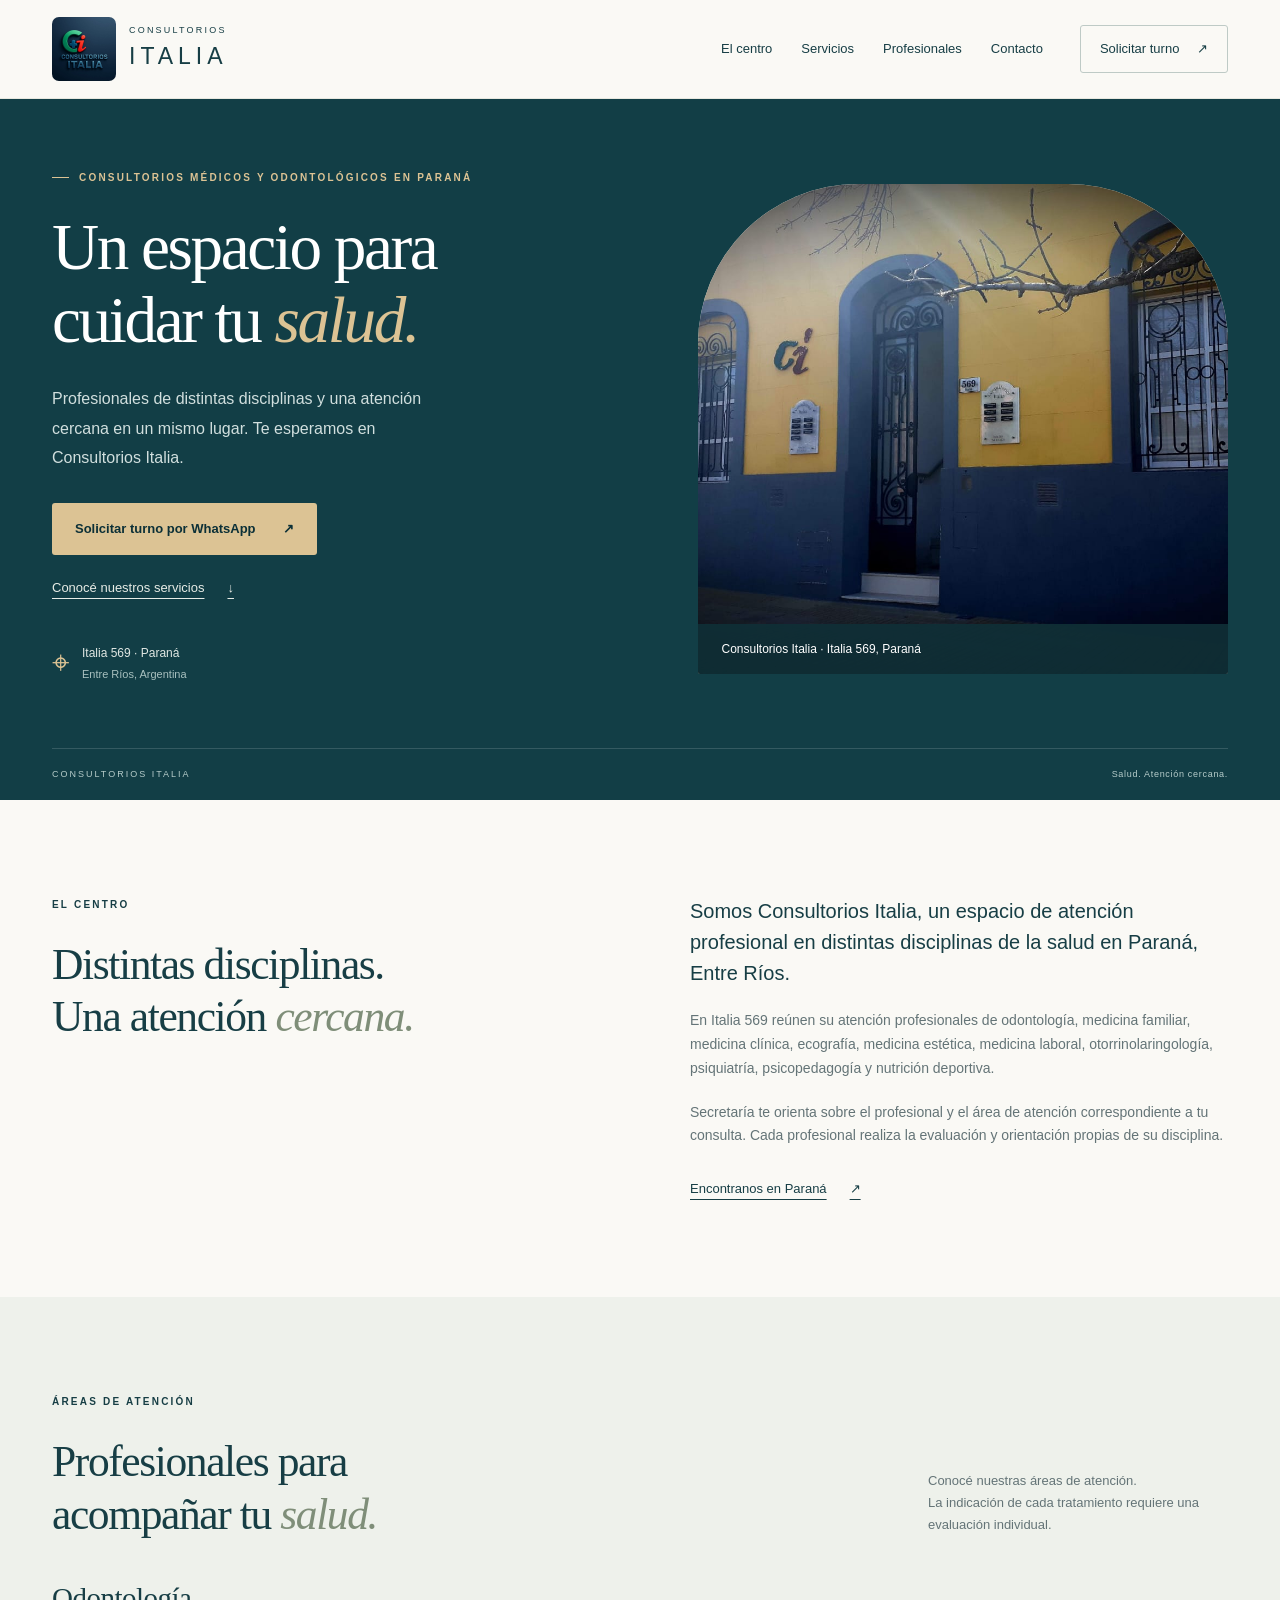
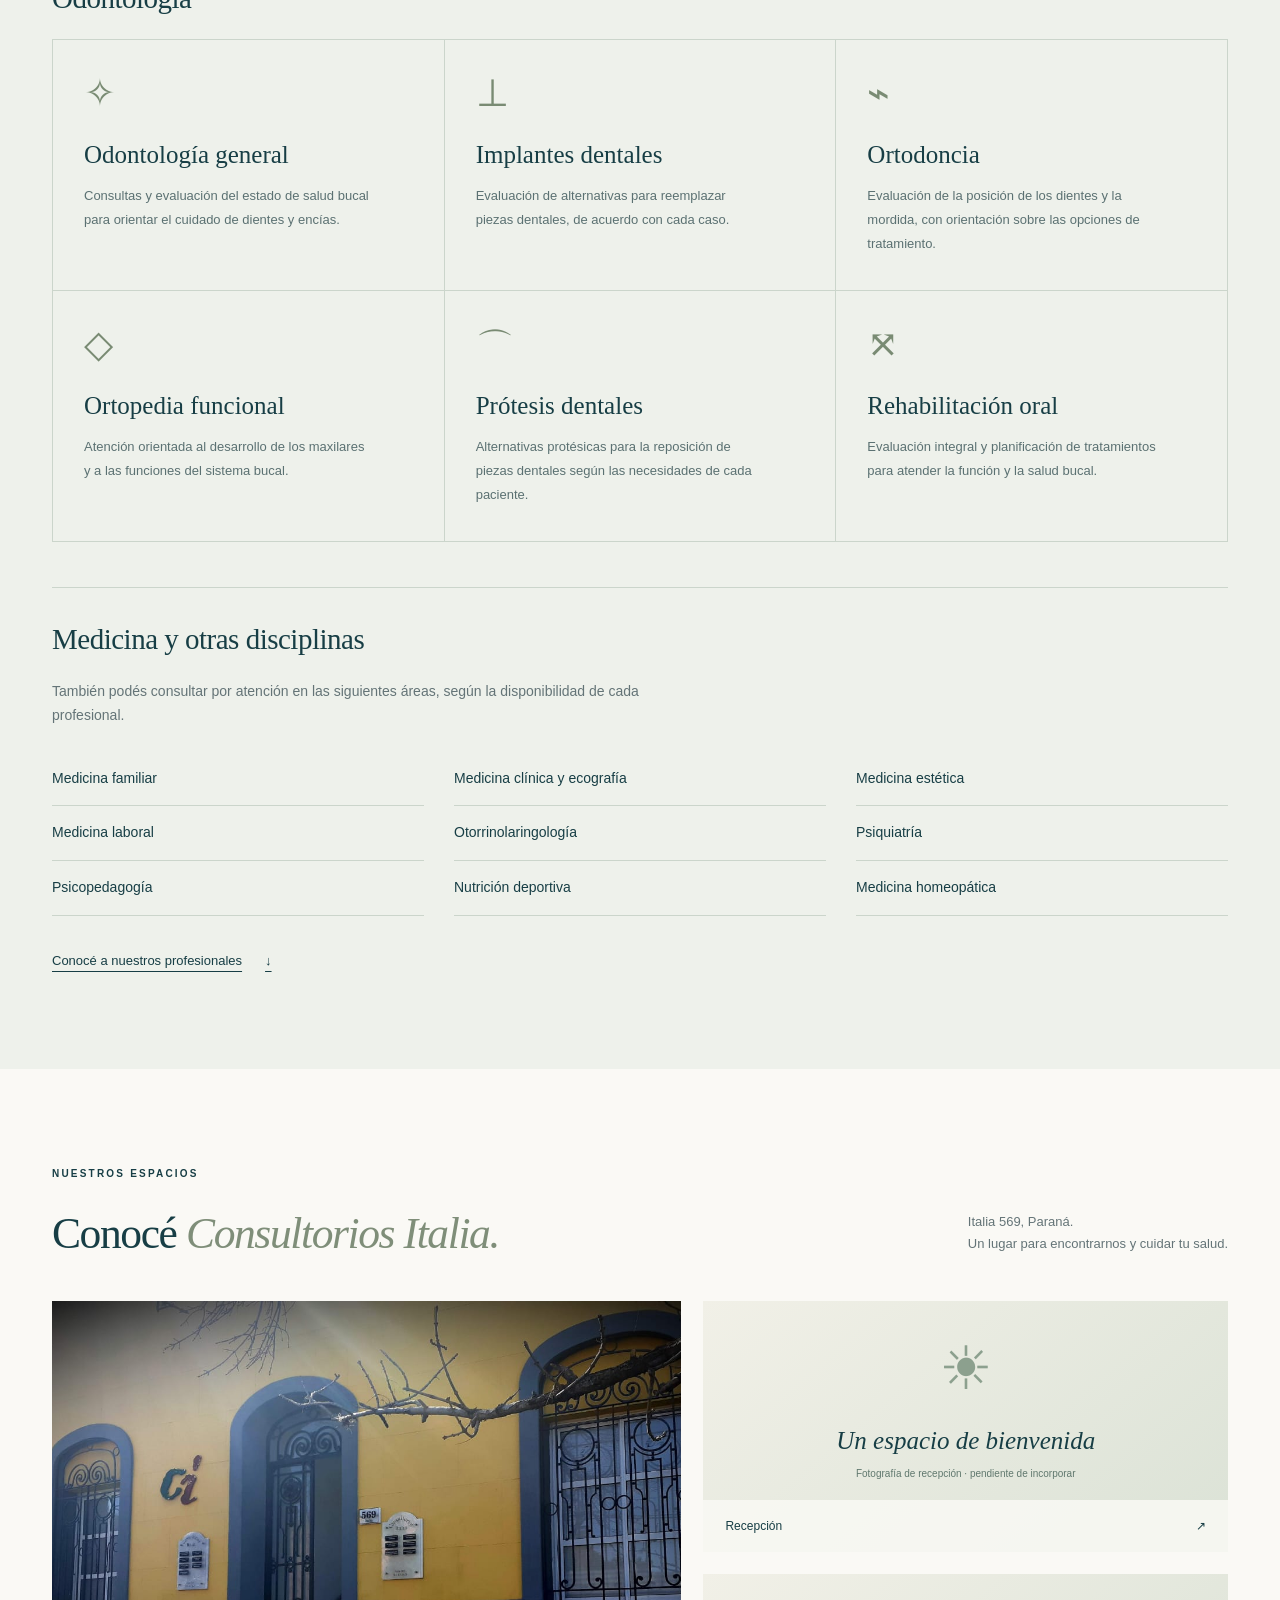
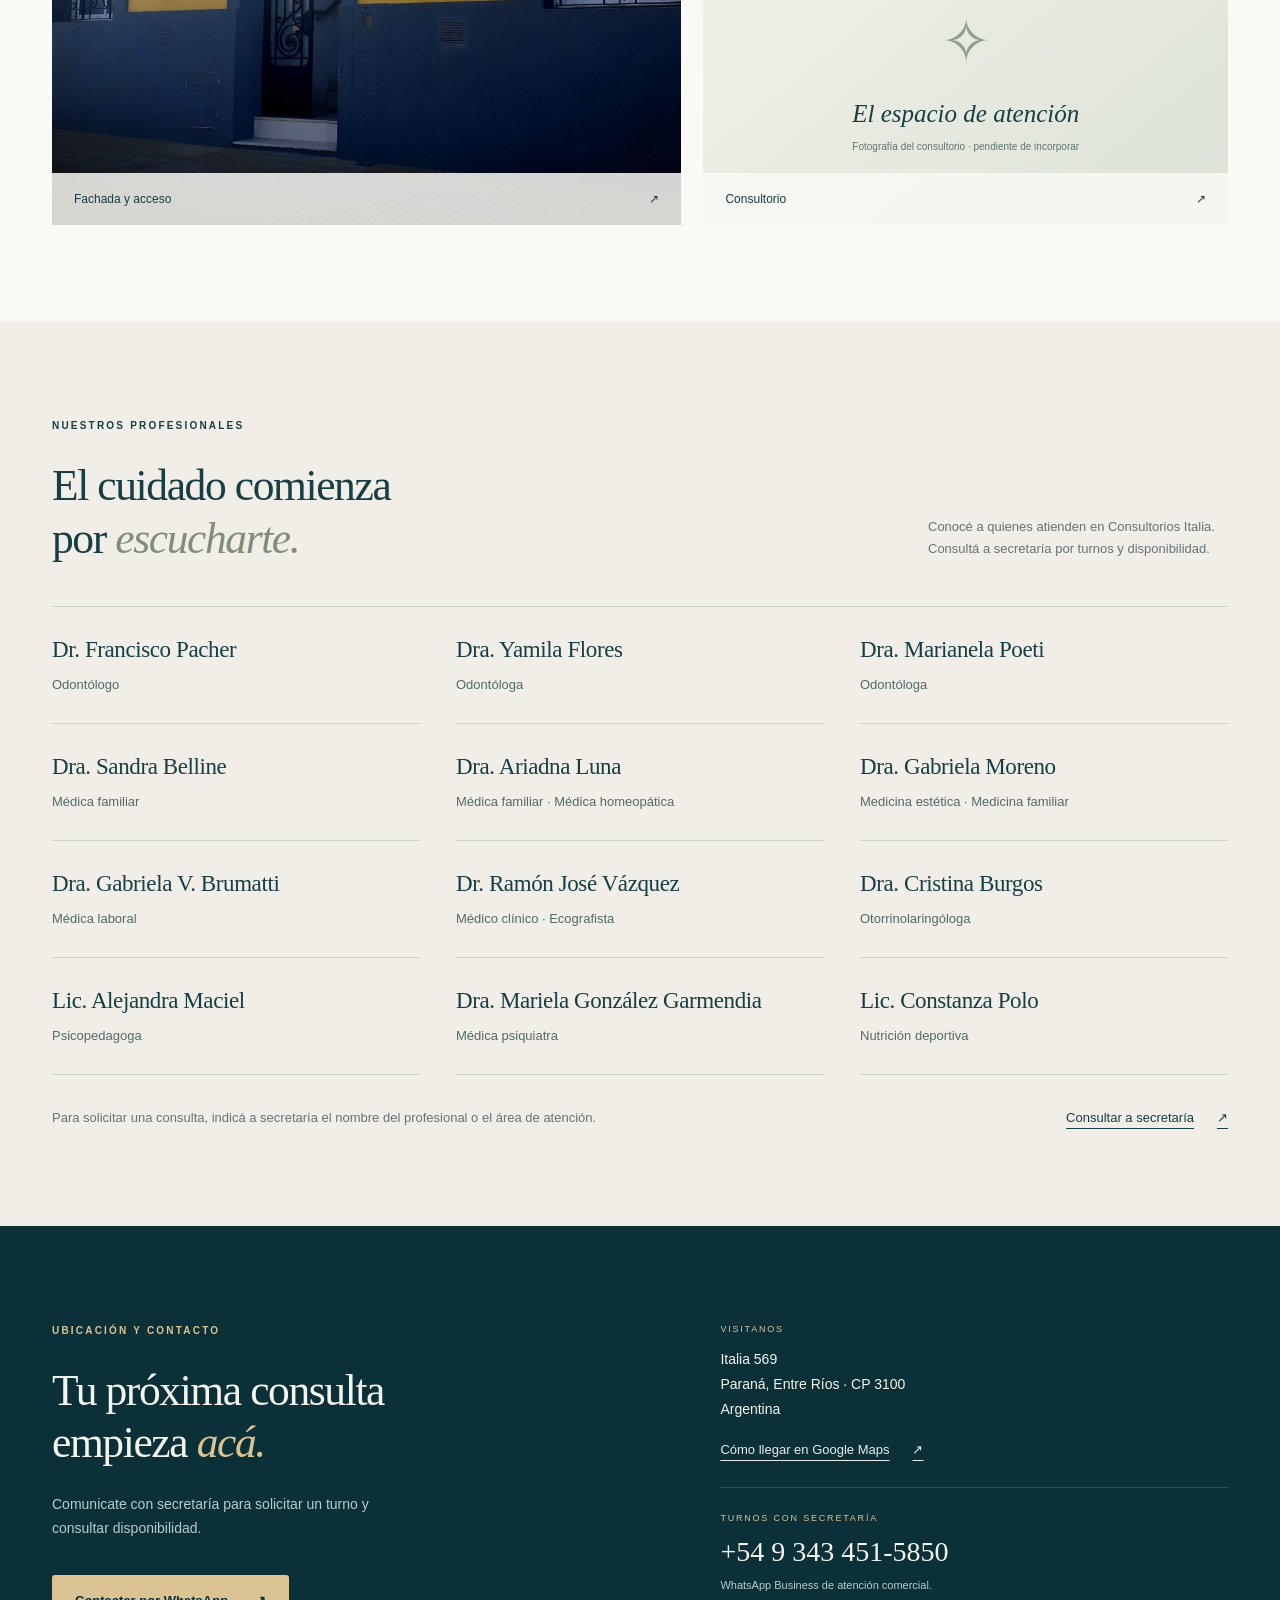
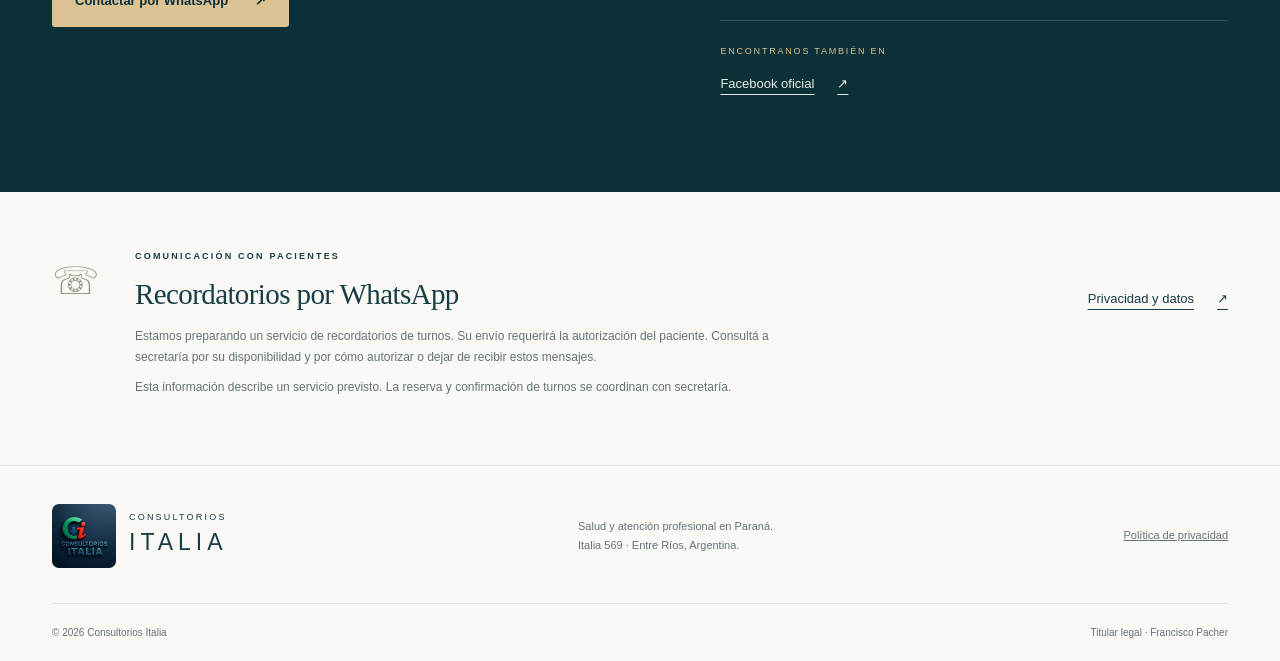
==== index.html @ feef17b4 "Publicar sitio institucional de Consultorios Italia" ====
﻿<!doctype html>
<html lang="es-AR">
<head>
<meta charset="utf-8"><meta name="viewport" content="width=device-width, initial-scale=1">
<title>Consultorios Italia · Salud y atención profesional en Paraná</title>
<meta name="description" content="Consultorios Italia. Atención en odontología, medicina y otras disciplinas de la salud en Italia 569, Paraná, Entre Ríos. Conocé nuestros profesionales y solicitá tu turno.">
<meta name="theme-color" content="#123e46">
<link rel="icon" href="assets/logo.jpg" type="image/jpeg">
<link rel="stylesheet" href="styles.css"><script src="script.js" defer></script>
</head>
<body>
<a class="skip" href="#contenido">Saltar al contenido</a>
<header class="header"><div class="container header-inner">
<a class="brand" href="#inicio" aria-label="Consultorios Italia, inicio"><img class="official-logo" src="assets/logo.jpg" alt="Logo de Consultorios Italia" width="64" height="64"><span class="brand-text">CONSULTORIOS <strong>ITALIA</strong></span></a>
<button class="menu-toggle" aria-expanded="false" aria-controls="navegacion">Menú <span aria-hidden="true">☰</span></button>
<nav id="navegacion" aria-label="Navegación principal"><a href="#nosotros">El centro</a><a href="#servicios">Servicios</a><a href="#equipo">Profesionales</a><a href="#contacto">Contacto</a><a class="nav-cta" href="https://wa.me/5493434515850" target="_blank" rel="noopener noreferrer">Solicitar turno <span aria-hidden="true">↗</span></a></nav>
</div></header>
<main id="contenido">
<section class="hero" id="inicio"><div class="container hero-grid"><div class="hero-copy"><p class="eyebrow"><span></span> CONSULTORIOS MÉDICOS Y ODONTOLÓGICOS EN PARANÁ</p><h1>Un espacio para<br>cuidar tu <em>salud.</em></h1><p class="hero-description">Profesionales de distintas disciplinas y una atención cercana en un mismo lugar. Te esperamos en Consultorios Italia.</p><div class="hero-actions"><a class="button button-gold" href="https://wa.me/5493434515850" target="_blank" rel="noopener noreferrer">Solicitar turno por WhatsApp <span aria-hidden="true">↗</span></a><a class="text-link light" href="#servicios">Conocé nuestros servicios <span aria-hidden="true">↓</span></a></div><div class="hero-location"><span class="location-symbol" aria-hidden="true">⌖</span><span>Italia 569 · Paraná<br><small>Entre Ríos, Argentina</small></span></div></div>
<figure class="hero-visual photo-slot" data-photo="fachada.jpg"><div class="architectural" aria-hidden="true"><div class="arch arch-back"></div><div class="arch arch-front"><span class="arch-mark">Italia<span>CONSULTORIOS</span></span></div><div class="sun-line"></div><div class="floor-line"></div></div><figcaption><span class="tiny-cross" aria-hidden="true">+</span><span>Fotografía institucional<small>Espacio reservado para una imagen real del centro</small></span></figcaption></figure></div><div class="hero-bottom container"><span>CONSULTORIOS ITALIA</span><span>Salud. Atención cercana.</span></div></section>
<section class="about section" id="nosotros"><div class="container about-grid"><div><p class="eyebrow">EL CENTRO</p><h2>Distintas disciplinas.<br>Una atención <em>cercana.</em></h2></div><div class="about-content"><p class="lead">Somos Consultorios Italia, un espacio de atención profesional en distintas disciplinas de la salud en Paraná, Entre Ríos.</p><p>En Italia 569 reúnen su atención profesionales de odontología, medicina familiar, medicina clínica, ecografía, medicina estética, medicina laboral, otorrinolaringología, psiquiatría, psicopedagogía y nutrición deportiva.</p><p>Secretaría te orienta sobre el profesional y el área de atención correspondiente a tu consulta. Cada profesional realiza la evaluación y orientación propias de su disciplina.</p><a class="text-link" href="#contacto">Encontranos en Paraná <span aria-hidden="true">↗</span></a></div></div></section>
<section class="services section" id="servicios"><div class="container"><div class="section-heading"><div><p class="eyebrow">ÁREAS DE ATENCIÓN</p><h2>Profesionales para<br>acompañar tu <em>salud.</em></h2></div><p>Conocé nuestras áreas de atención.<br>La indicación de cada tratamiento requiere una evaluación individual.</p></div><h3 class="area-heading">Odontología</h3><div class="services-grid">
<article class="service"><span class="service-icon" aria-hidden="true">✧</span><h3>Odontología general</h3><p>Consultas y evaluación del estado de salud bucal para orientar el cuidado de dientes y encías.</p></article>
<article class="service"><span class="service-icon implant" aria-hidden="true">⊥</span><h3>Implantes dentales</h3><p>Evaluación de alternativas para reemplazar piezas dentales, de acuerdo con cada caso.</p></article>
<article class="service"><span class="service-icon" aria-hidden="true">⌁</span><h3>Ortodoncia</h3><p>Evaluación de la posición de los dientes y la mordida, con orientación sobre las opciones de tratamiento.</p></article>
<article class="service"><span class="service-icon" aria-hidden="true">◇</span><h3>Ortopedia funcional</h3><p>Atención orientada al desarrollo de los maxilares y a las funciones del sistema bucal.</p></article>
<article class="service"><span class="service-icon" aria-hidden="true">⌒</span><h3>Prótesis dentales</h3><p>Alternativas protésicas para la reposición de piezas dentales según las necesidades de cada paciente.</p></article>
<article class="service"><span class="service-icon" aria-hidden="true">⤧</span><h3>Rehabilitación oral</h3><p>Evaluación integral y planificación de tratamientos para atender la función y la salud bucal.</p></article>
</div><div class="other-areas"><h3 class="area-heading">Medicina y otras disciplinas</h3><p>También podés consultar por atención en las siguientes áreas, según la disponibilidad de cada profesional.</p><ul class="area-list"><li>Medicina familiar</li><li>Medicina clínica y ecografía</li><li>Medicina estética</li><li>Medicina laboral</li><li>Otorrinolaringología</li><li>Psiquiatría</li><li>Psicopedagogía</li><li>Nutrición deportiva</li><li>Medicina homeopática</li></ul><a class="text-link" href="#equipo">Conocé a nuestros profesionales <span aria-hidden="true">↓</span></a></div></div></section>
<section class="spaces section" id="espacios"><div class="container"><div class="section-heading"><div><p class="eyebrow">NUESTROS ESPACIOS</p><h2>Conocé <em>Consultorios Italia.</em></h2></div><p>Italia 569, Paraná.<br>Un lugar para encontrarnos y cuidar tu salud.</p></div><div class="gallery"><figure class="photo-slot photo-large" data-photo="fachada.jpg"><div class="photo-placeholder"><span aria-hidden="true">⌂</span><p>La entrada a Italia</p><small>Fotografía de la fachada · pendiente de incorporar</small></div><figcaption>Fachada y acceso <span aria-hidden="true">↗</span></figcaption></figure><figure class="photo-slot" data-photo="recepcion.jpg"><div class="photo-placeholder"><span aria-hidden="true">☀</span><p>Un espacio de bienvenida</p><small>Fotografía de recepción · pendiente de incorporar</small></div><figcaption>Recepción <span aria-hidden="true">↗</span></figcaption></figure><figure class="photo-slot" data-photo="consultorio.jpg"><div class="photo-placeholder"><span aria-hidden="true">✧</span><p>El espacio de atención</p><small>Fotografía del consultorio · pendiente de incorporar</small></div><figcaption>Consultorio <span aria-hidden="true">↗</span></figcaption></figure></div></div></section>
<section class="team section" id="equipo"><div class="container"><div class="section-heading"><div><p class="eyebrow">NUESTROS PROFESIONALES</p><h2>El cuidado comienza<br>por <em>escucharte.</em></h2></div><p>Conocé a quienes atienden en Consultorios Italia. Consultá a secretaría por turnos y disponibilidad.</p></div><div class="professionals-grid">
<article class="professional"><h3>Dr. Francisco Pacher</h3><p>Odontólogo</p></article>
<article class="professional"><h3>Dra. Yamila Flores</h3><p>Odontóloga</p></article>
<article class="professional"><h3>Dra. Marianela Poeti</h3><p>Odontóloga</p></article>
<article class="professional"><h3>Dra. Sandra Belline</h3><p>Médica familiar</p></article>
<article class="professional"><h3>Dra. Ariadna Luna</h3><p>Médica familiar · Médica homeopática</p></article>
<article class="professional"><h3>Dra. Gabriela Moreno</h3><p>Medicina estética · Medicina familiar</p></article>
<article class="professional"><h3>Dra. Gabriela V. Brumatti</h3><p>Médica laboral</p></article>
<article class="professional"><h3>Dr. Ramón José Vázquez</h3><p>Médico clínico · Ecografista</p></article>
<article class="professional"><h3>Dra. Cristina Burgos</h3><p>Otorrinolaringóloga</p></article>
<article class="professional"><h3>Lic. Alejandra Maciel</h3><p>Psicopedagoga</p></article>
<article class="professional"><h3>Dra. Mariela González Garmendia</h3><p>Médica psiquiatra</p></article>
<article class="professional"><h3>Lic. Constanza Polo</h3><p>Nutrición deportiva</p></article>
</div><div class="team-contact"><p>Para solicitar una consulta, indicá a secretaría el nombre del profesional o el área de atención.</p><a class="text-link" href="https://wa.me/5493434515850" target="_blank" rel="noopener noreferrer">Consultar a secretaría <span aria-hidden="true">↗</span></a></div></div></section>
<section class="contact section" id="contacto"><div class="container contact-grid"><div><p class="eyebrow">UBICACIÓN Y CONTACTO</p><h2>Tu próxima consulta<br>empieza <em>acá.</em></h2><p>Comunicate con secretaría para solicitar un turno y consultar disponibilidad.</p><a class="button button-gold" href="https://wa.me/5493434515850" target="_blank" rel="noopener noreferrer">Contactar por WhatsApp <span aria-hidden="true">↗</span></a></div><div class="contact-details"><div><span class="detail-label">VISITANOS</span><p>Italia 569<br>Paraná, Entre Ríos · CP 3100<br>Argentina</p><a class="text-link light" href="https://www.google.com/maps/search/?api=1&query=Italia%20569%2C%20Paran%C3%A1%2C%20Entre%20R%C3%ADos%2C%20Argentina" target="_blank" rel="noopener noreferrer">Cómo llegar en Google Maps <span aria-hidden="true">↗</span></a></div><div><span class="detail-label">TURNOS CON SECRETARÍA</span><a class="phone" href="https://wa.me/5493434515850" target="_blank" rel="noopener noreferrer">+54 9 343 451-5850</a><p class="contact-note">WhatsApp Business de atención comercial.</p></div><div><span class="detail-label">ENCONTRANOS TAMBIÉN EN</span><a class="text-link light" href="https://www.facebook.com/ConsultoriosItaliaParana" target="_blank" rel="noopener noreferrer">Facebook oficial <span aria-hidden="true">↗</span></a></div></div></div></section>
<section class="reminders section" id="recordatorios"><div class="container reminder-inner"><span class="message-symbol" aria-hidden="true">☏</span><div><p class="eyebrow">COMUNICACIÓN CON PACIENTES</p><h2>Recordatorios por WhatsApp</h2><p>Estamos preparando un servicio de recordatorios de turnos. Su envío requerirá la autorización del paciente. Consultá a secretaría por su disponibilidad y por cómo autorizar o dejar de recibir estos mensajes.</p><p>Esta información describe un servicio previsto. La reserva y confirmación de turnos se coordinan con secretaría.</p></div><a class="text-link" href="privacidad.html">Privacidad y datos <span aria-hidden="true">↗</span></a></div></section>
</main>
<footer><div class="container footer-top"><a class="brand footer-brand" href="#inicio"><img class="official-logo" src="assets/logo.jpg" alt="Logo de Consultorios Italia" width="64" height="64"><span class="brand-text">CONSULTORIOS <strong>ITALIA</strong></span></a><p>Salud y atención profesional en Paraná.<br>Italia 569 · Entre Ríos, Argentina.</p><a href="privacidad.html">Política de privacidad</a></div><div class="container footer-bottom"><span>© <span data-year>2026</span> Consultorios Italia</span><span>Titular legal · Francisco Pacher</span></div></footer>
</body></html>
---- styles.css ----
﻿:root{--ink:#173e45;--petrol:#123e46;--deep:#0c3037;--gold:#dcc394;--paper:#faf9f5;--muted:#647477;--line:#dce2dd;--serif:Georgia,'Times New Roman',serif;--sans:'Segoe UI',Arial,sans-serif}*{box-sizing:border-box}html{scroll-behavior:smooth;scroll-padding-top:100px}body{margin:0;color:var(--ink);background:var(--paper);font-family:var(--sans);font-size:16px;line-height:1.7}a{color:inherit}button{font:inherit}a:focus-visible,button:focus-visible{outline:3px solid #b98d3a;outline-offset:6px}.container{width:min(1240px,calc(100% - 104px));margin:auto}.skip{position:fixed;left:20px;top:-100px;padding:10px;background:white;z-index:100}.skip:focus{top:10px}.header{background:var(--paper);position:sticky;top:0;z-index:20;border-bottom:1px solid #e7e8df}.header-inner{display:flex;align-items:center;justify-content:space-between;min-height:98px;gap:25px}.brand{display:flex;align-items:center;gap:13px;text-decoration:none}.monogram{font-family:var(--serif);font-size:46px;line-height:1;letter-spacing:-6px;position:relative;width:57px}.monogram>span{font-size:17px;color:#b89454;position:absolute;right:1px;top:-3px;letter-spacing:0}.brand-text{font-size:9px;letter-spacing:2.2px;line-height:1.6}.brand-text strong{display:block;font-size:23px;letter-spacing:5px;font-weight:500}.custom-logo{width:58px;height:58px;object-fit:contain}nav{display:flex;align-items:center;gap:29px}nav a{text-decoration:none;font-size:13px}nav a:hover{color:#93713b}.nav-cta{padding:12px 19px;border:1px solid #becac6;border-radius:3px;margin-left:8px}.nav-cta span{margin-left:14px}.menu-toggle{display:none}.hero{background:var(--petrol);color:#fff;position:relative;overflow:hidden}.hero-grid{display:grid;grid-template-columns:1.1fr 1fr;gap:64px;align-items:center;padding-top:70px;padding-bottom:58px}.eyebrow{font-size:10px;font-weight:600;letter-spacing:2.2px;margin:0 0 25px;line-height:1.7}.hero .eyebrow{color:var(--gold);display:flex;gap:10px;align-items:center}.eyebrow>span{width:17px;height:1px;background:var(--gold)}h1,h2,h3,p,figure{margin-top:0}h1{font:400 clamp(46px,5.1vw,74px)/1.12 var(--serif);letter-spacing:-2.4px;margin-bottom:27px}h1 em,h2 em{font-weight:400}h1 em{color:var(--gold)}.hero-description{font-size:16px;line-height:1.85;max-width:410px;color:#d1dfde;margin-bottom:30px}.hero-actions{display:flex;align-items:flex-start;gap:22px;flex-direction:column}.button{padding:15px 23px;display:inline-flex;align-items:center;justify-content:space-between;gap:27px;text-decoration:none;font-size:13px;font-weight:600;border-radius:3px;transition:background .2s,transform .2s}.button:hover{transform:translateY(-2px);background:#ead7b4}.button-gold{background:var(--gold);color:var(--deep)}.text-link{display:inline-flex;gap:23px;align-items:center;font-size:13px;text-underline-offset:6px;text-decoration-thickness:1px}.text-link.light{color:#e7ece6}.hero-location{display:flex;align-items:center;gap:13px;font-size:12px;margin-top:38px;color:#e0e7e3}.hero-location small{color:#a8c0bf;font-size:11px}.location-symbol{font-size:31px;color:var(--gold)}.hero-visual{height:490px;margin:0;position:relative;background:#dce0d5;overflow:hidden;border-radius:160px 160px 3px 3px}.architectural{height:100%;background:linear-gradient(120deg,#e5e5d9,#a7bbb3);position:relative;overflow:hidden}.arch{position:absolute;border:1px solid #b7b7a4;border-radius:180px 180px 0 0}.arch-back{width:81%;height:95%;left:24%;top:10%;background:linear-gradient(120deg,#efeee1,#c9d0c4);box-shadow:-18px 12px 35px #6f877b33}.arch-front{width:62%;height:84%;left:20%;top:24%;background:linear-gradient(125deg,#d8d8c7,#99b0a5);border:11px solid #e5e3d4;box-shadow:15px 0 30px #4c6a6020;display:flex;align-items:center;justify-content:center}.arch-mark{color:#496b61;font:italic 62px var(--serif);text-align:center;transform:translateY(-30px)}.arch-mark>span{display:block;font:9px var(--sans);letter-spacing:4px;margin-top:15px}.sun-line{position:absolute;top:0;left:-10%;width:180px;height:120%;background:#fff8d03a;transform:rotate(28deg)}.floor-line{position:absolute;bottom:16%;left:0;width:100%;height:1px;background:#8b9c8c}.hero-visual figcaption{position:absolute;bottom:0;width:100%;background:#102f36ed;color:#fff;padding:15px 23px;display:flex;gap:17px;align-items:center;font-size:12px}.hero-visual figcaption small{display:block;font-size:10px;color:#b8cac6}.tiny-cross{color:var(--gold);font-size:29px;font-weight:200}.hero-bottom{border-top:1px solid #ffffff25;display:flex;justify-content:space-between;padding-top:18px;padding-bottom:18px;font-size:9px;letter-spacing:2px;color:#b6ccca}.hero-bottom span+span{letter-spacing:.7px}.section{padding:96px 0}h2{font:400 clamp(34px,3.4vw,48px)/1.2 var(--serif);letter-spacing:-1.4px;margin-bottom:25px}h2 em{color:#7f8e79}.about-grid{display:grid;grid-template-columns:1fr 1fr;gap:100px}.about-content p{color:var(--muted);font-size:14px;margin-bottom:20px}.about-content .lead{font-size:20px;color:var(--ink);line-height:1.55}.about-content .text-link{margin-top:10px}.services{background:#eef1eb}.section-heading{display:flex;justify-content:space-between;gap:50px;align-items:flex-end;margin-bottom:42px}.section-heading h2{margin-bottom:0}.section-heading>p{font-size:13px;color:var(--muted);max-width:300px;margin-bottom:4px}.services-grid{display:grid;grid-template-columns:repeat(3,1fr);border-top:1px solid #cbd5cb;border-left:1px solid #cbd5cb}.service{padding:31px 31px 34px;border-right:1px solid #cbd5cb;border-bottom:1px solid #cbd5cb}.service-icon{font:38px var(--serif);color:#798b73;display:block;height:55px}.service h3{font:400 25px var(--serif);margin:15px 0}.service p{font-size:13px;color:#5b7172;margin:0;line-height:1.85;max-width:290px}.gallery{display:grid;grid-template-columns:1.2fr 1fr;gap:22px}.photo-slot{position:relative;margin:0;background:#eaece3;overflow:hidden}.gallery .photo-large{grid-row:span 2}.gallery .photo-slot{min-height:245px}.gallery .photo-large{min-height:512px}.photo-placeholder{height:100%;display:flex;align-items:center;justify-content:center;flex-direction:column;text-align:center;padding:32px 22px 70px;min-height:inherit;background:linear-gradient(140deg,#f1f0e7,#dbe2d6)}.photo-large .photo-placeholder{background:linear-gradient(145deg,#dfe6d9,#bdcfc3)}.photo-placeholder>span{color:#8ca08e;font:60px var(--serif);line-height:1.2;margin-bottom:14px}.photo-placeholder p{font:italic 25px var(--serif);margin:8px 0 10px}.photo-placeholder small{font-size:10px;color:#60786e;max-width:230px}.gallery figcaption,.team-photo figcaption{position:absolute;bottom:0;left:0;width:100%;padding:16px 22px;background:#faf9f5d9;font-size:12px;display:flex;justify-content:space-between}.real-photo{width:100%;height:100%;position:absolute;inset:0;object-fit:cover}.team{background:#f0eee7}.team-grid{display:grid;grid-template-columns:1fr 1fr;gap:100px;align-items:center}.team-grid>div>p:not(.eyebrow){color:var(--muted);font-size:14px;max-width:430px}.team .text-link{margin-top:13px}.team-photo{height:365px}.team-photo .photo-placeholder{min-height:365px}.contact{background:var(--deep);color:#f3f4ec}.contact-grid{display:grid;grid-template-columns:1.1fr 1fr;gap:110px}.contact .eyebrow,.detail-label{color:var(--gold)}.contact h2 em{color:var(--gold)}.contact-grid>div>p:not(.eyebrow){color:#b9cccc;font-size:14px;max-width:360px}.contact .button{margin-top:20px}.contact-details{display:grid;gap:23px}.contact-details>div{border-bottom:1px solid #ffffff26;padding-bottom:24px}.contact-details>div:last-child{border:0;padding:0}.detail-label{display:block;letter-spacing:1.8px;font-size:9px;margin-bottom:10px}.contact-details p{font-size:14px;line-height:1.8;margin-bottom:13px}.phone{font:28px var(--serif);text-decoration:none;display:inline-block}.contact-details .contact-note{font-size:11px;color:#b9cccc;margin:7px 0 0}.reminders{padding:57px 0}.reminder-inner{display:grid;grid-template-columns:55px 1fr auto;gap:28px;align-items:start}.message-symbol{font-size:38px;color:#8e9e87}.reminders .eyebrow{margin-bottom:12px;font-size:9px}.reminders h2{font-size:29px;letter-spacing:-.6px;margin-bottom:15px}.reminders p:not(.eyebrow){font-size:12px;color:var(--muted);max-width:680px;margin-bottom:10px}.reminders .text-link{margin-top:39px;white-space:nowrap}footer{border-top:1px solid var(--line);padding:38px 0 20px}.footer-top{display:flex;align-items:center;justify-content:space-between;gap:30px;padding-bottom:35px}.footer-top>p,.footer-top>a:not(.brand){font-size:11px;color:var(--muted);margin:0}.footer-bottom{border-top:1px solid var(--line);padding-top:20px;display:flex;justify-content:space-between;font-size:10px;color:var(--muted)}.privacy-main{max-width:790px;padding:75px 0}.privacy-main h1{font-size:53px}.privacy-main h2{font:27px var(--serif);margin:36px 0 14px}.privacy-main p,.privacy-main li{font-size:15px;color:#50686c}.privacy-main .eyebrow{font-size:10px}.privacy-main a{text-underline-offset:3px}.privacy-main .back{margin-bottom:35px}.privacy-main ul{padding-left:21px}
@media(min-width:1600px){.hero-grid{padding-top:95px;padding-bottom:85px}.hero-visual{height:535px}}@media(max-width:1100px){.container{width:calc(100% - 64px)}nav{gap:19px}.hero-grid{gap:36px}.hero-visual{height:455px}.hero h1{font-size:58px}.about-grid,.team-grid{gap:55px}.contact-grid{gap:65px}.service{padding:24px}.service h3{font-size:23px}.reminder-inner{grid-template-columns:40px 1fr}.reminder-inner>.text-link{grid-column:2;margin-top:4px}.section{padding:75px 0}}
@media(max-width:760px){html{scroll-padding-top:80px}.container{width:calc(100% - 40px)}.header-inner{min-height:80px}.brand-text{font-size:8px}.brand-text strong{font-size:20px}.monogram{font-size:40px;width:50px}.menu-toggle{display:block;border:1px solid #c3cdc5;background:transparent;padding:8px 12px;font-size:12px;border-radius:3px}.menu-toggle span{margin-left:9px}nav{display:none;position:absolute;top:80px;left:0;width:100%;padding:24px;background:var(--paper);box-shadow:0 15px 20px #123e4610;align-items:stretch}nav.is-open{display:flex;flex-direction:column;gap:20px}.nav-cta{margin:0;display:flex;justify-content:space-between}.hero-grid{grid-template-columns:1fr;padding-top:47px;padding-bottom:30px;gap:38px}.hero h1{font-size:53px;letter-spacing:-1.8px}.hero-description{font-size:15px;max-width:390px}.hero-visual{height:360px;width:100%;max-width:450px;justify-self:center;border-radius:140px 140px 3px 3px}.hero-location{margin-top:28px}.hero-bottom{font-size:8px;letter-spacing:1.1px}.hero-bottom span+span{max-width:140px;text-align:right}.section{padding:60px 0}.about-grid,.team-grid,.contact-grid{grid-template-columns:1fr;gap:23px}h2{font-size:38px}.about-content .lead{font-size:19px}.section-heading{display:block;margin-bottom:30px}.section-heading>p{margin-top:22px;max-width:100%}.services-grid{grid-template-columns:repeat(2,1fr)}.service{padding:23px 18px}.service h3{font-size:22px;line-height:1.2;min-height:53px}.service p{font-size:12px}.service-icon{font-size:34px;height:36px}.gallery{grid-template-columns:1fr;gap:17px}.gallery .photo-large{min-height:340px;grid-row:auto}.gallery .photo-slot{min-height:265px}.team-photo{height:300px;margin-top:14px}.team-photo .photo-placeholder{min-height:300px}.contact-grid{gap:42px}.phone{font-size:27px}.reminder-inner{grid-template-columns:1fr;gap:10px}.message-symbol{display:none}.reminder-inner>.text-link{grid-column:1}.reminders h2{font-size:29px}.footer-top{align-items:flex-start;flex-wrap:wrap;gap:25px}.footer-top>p{width:100%;order:3}.footer-bottom{flex-direction:column;gap:7px}.privacy-main h1{font-size:42px}.privacy-main{padding-top:45px}}@media(prefers-reduced-motion:reduce){html{scroll-behavior:auto}*,*::before,*::after{transition:none!important}}
/* Identidad e imágenes oficiales proporcionadas por el centro. */
.official-logo{width:64px;height:64px;object-fit:contain;border-radius:7px;flex-shrink:0}
.hero-visual .real-photo{object-position:44% center}
.photo-large .real-photo{object-position:44% center}
@media(max-width:760px){.official-logo{width:53px;height:53px}.hero-visual .real-photo{object-position:43% center}}
.area-heading{font:400 29px var(--serif);margin:0 0 24px;letter-spacing:-.5px}
.other-areas{margin-top:45px;padding-top:35px;border-top:1px solid #cbd5cb}
.other-areas>p{font-size:14px;color:var(--muted);max-width:650px}
.area-list{list-style:none;padding:0;margin:24px 0 30px;display:grid;grid-template-columns:repeat(3,1fr);gap:0 30px}
.area-list li{font-size:14px;padding:15px 0;border-bottom:1px solid #cbd5cb}
.professionals-grid{display:grid;grid-template-columns:repeat(3,1fr);gap:0 36px;border-top:1px solid #cdd3c8}
.professional{padding:27px 0;border-bottom:1px solid #cdd3c8}
.professional h3{font:400 23px/1.35 var(--serif);margin:0 0 9px;letter-spacing:-.4px}
.professional p{font-size:13px;color:#526b69;margin:0}
.team-contact{display:flex;justify-content:space-between;gap:30px;align-items:center;margin-top:32px}
.team-contact p{font-size:13px;color:var(--muted);max-width:620px;margin:0}
.team-contact .text-link{white-space:nowrap;margin:0}
@media(max-width:1100px){nav{gap:16px}nav a{font-size:12px}.professionals-grid{grid-template-columns:repeat(2,1fr)}}
@media(max-width:760px){.hero .eyebrow{max-width:285px;font-size:9px}.area-list{grid-template-columns:1fr 1fr;gap:0 20px}.area-list li{font-size:13px}.professionals-grid{grid-template-columns:1fr}.professional{padding:22px 0}.team-contact{display:block}.team-contact .text-link{margin-top:20px}.professional h3{font-size:24px}}
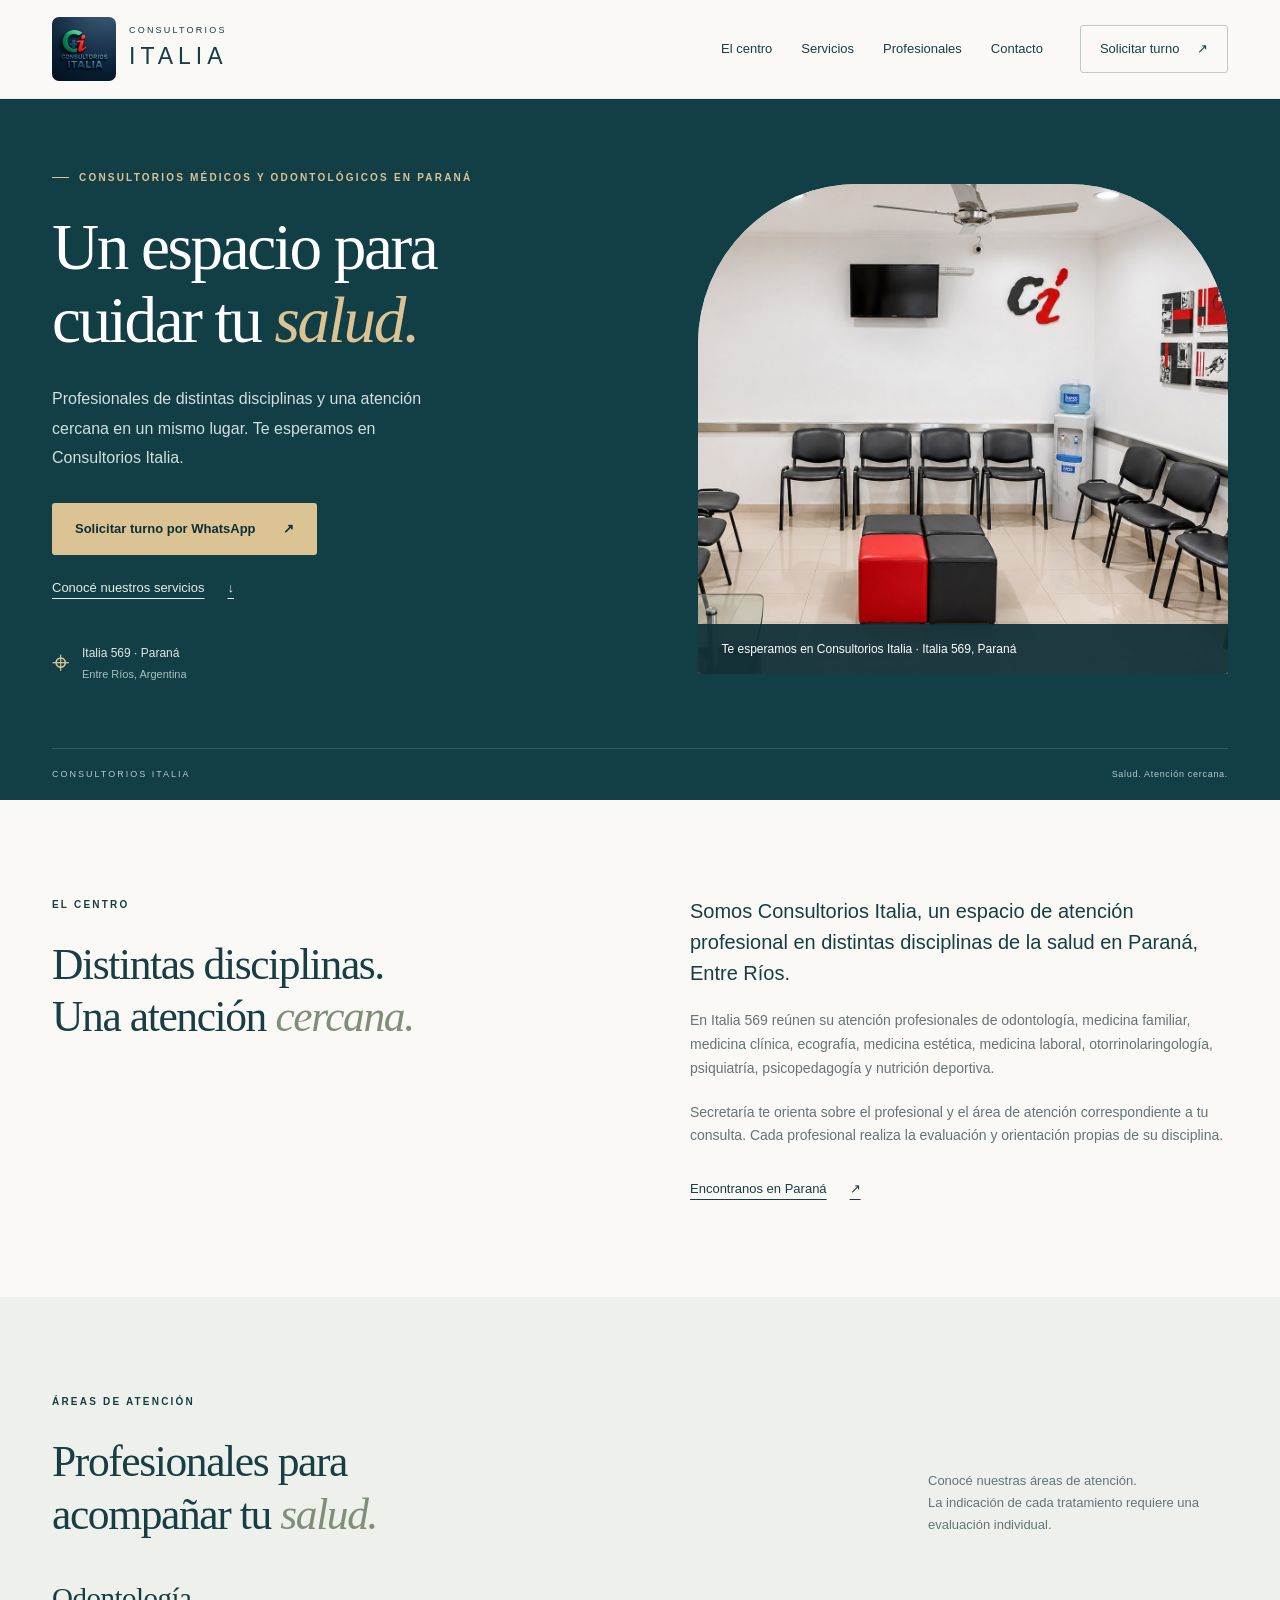
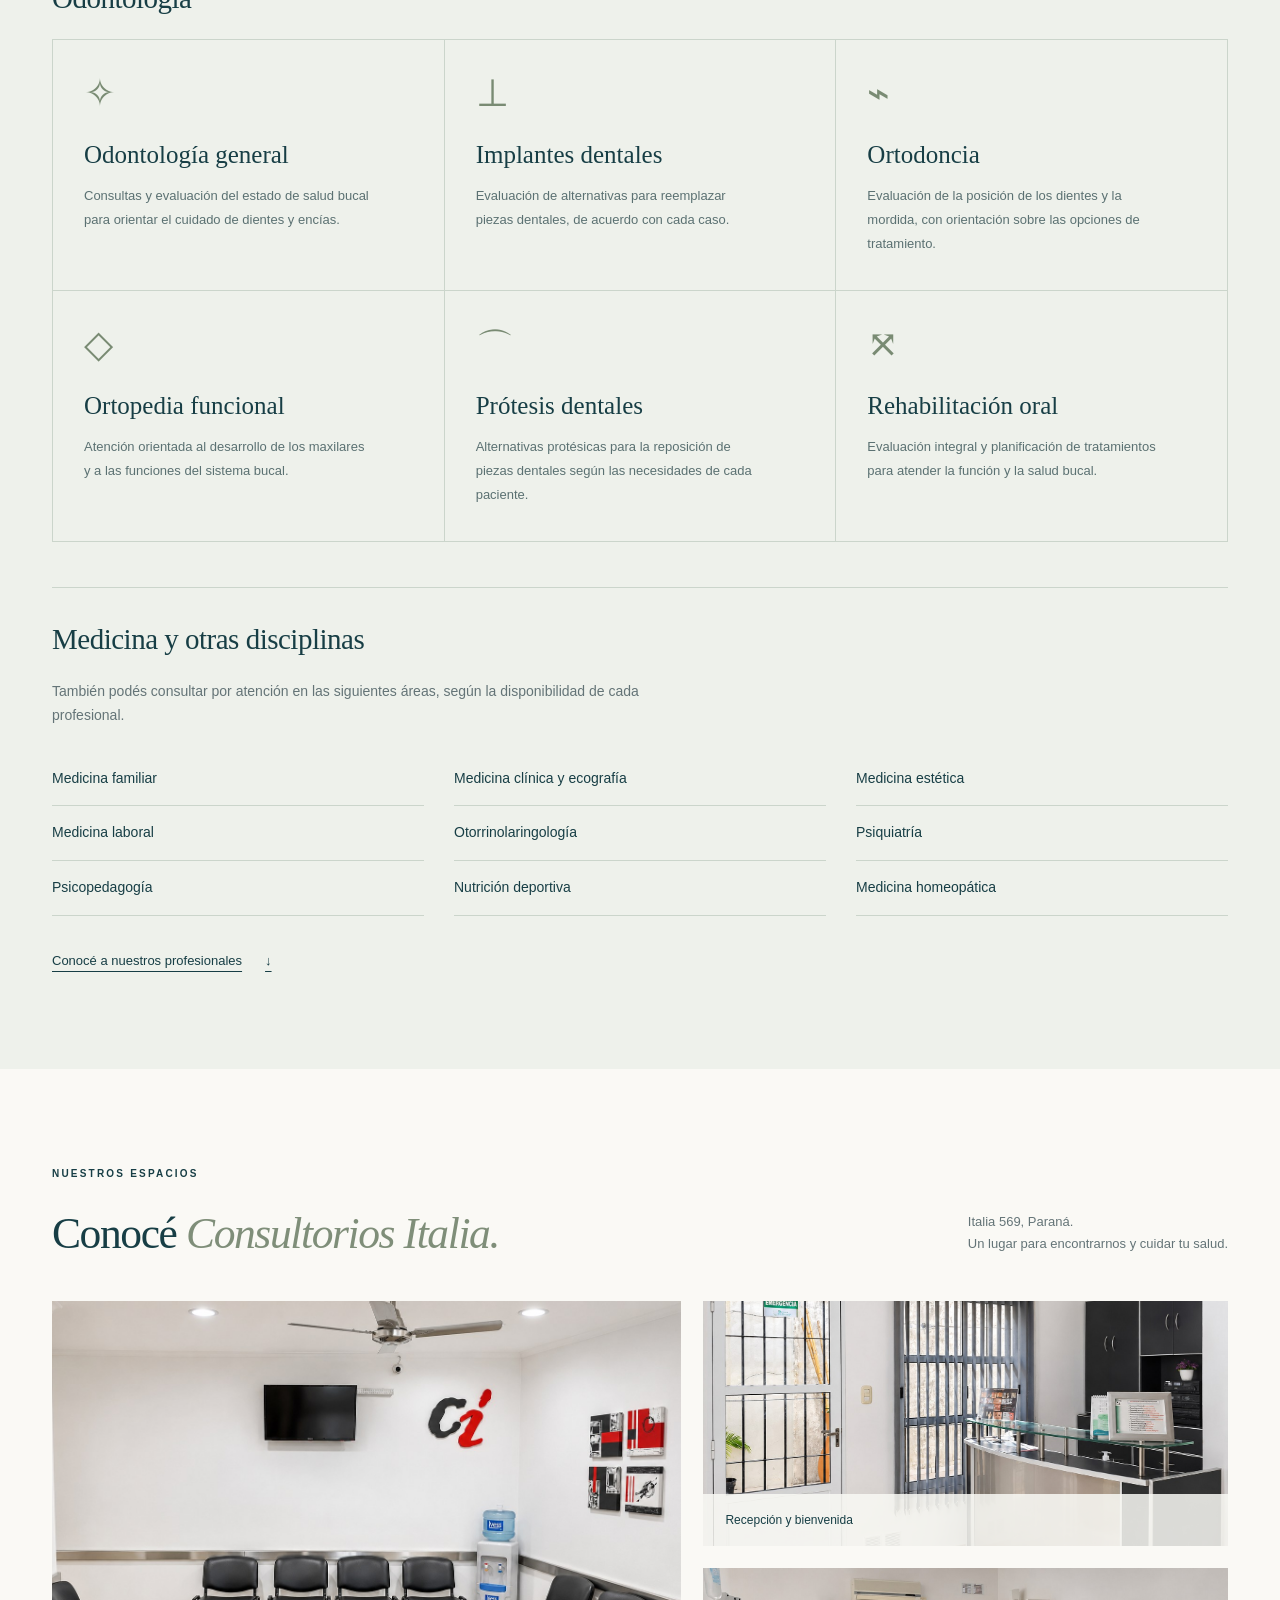
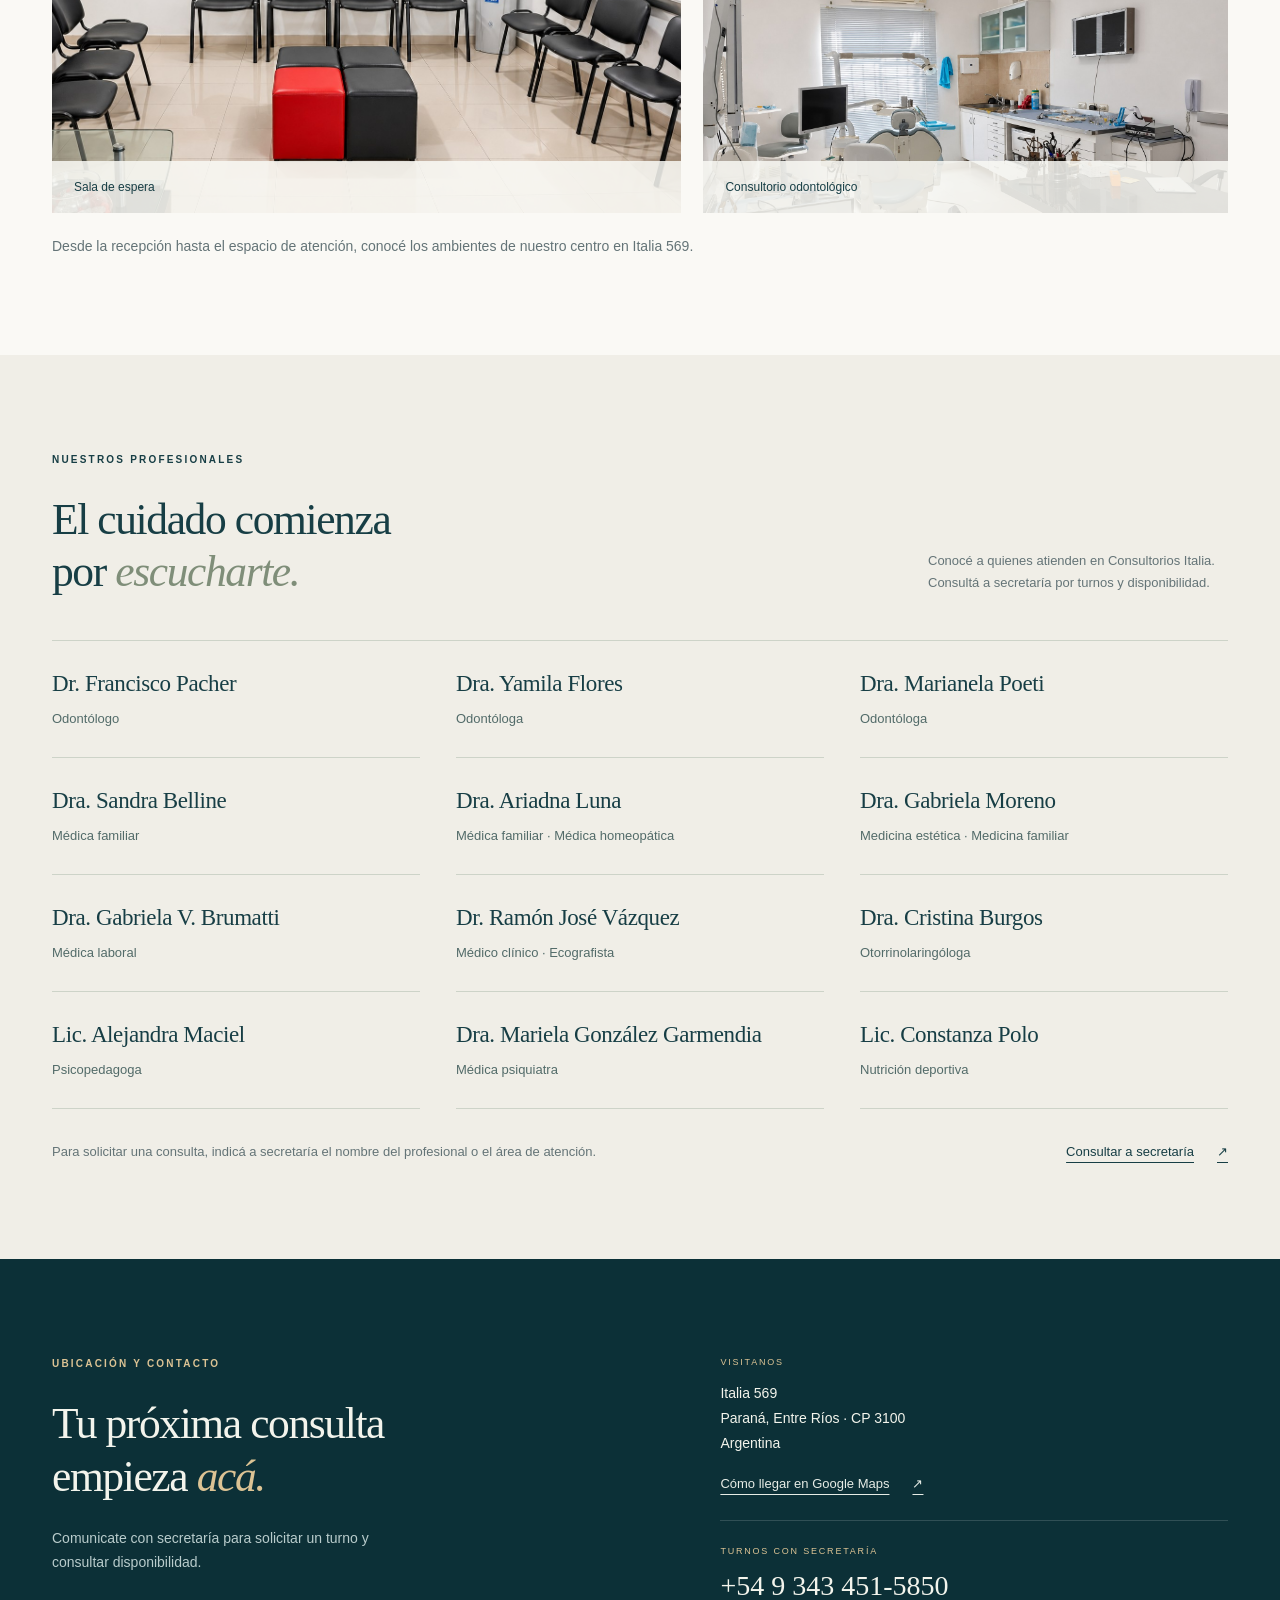
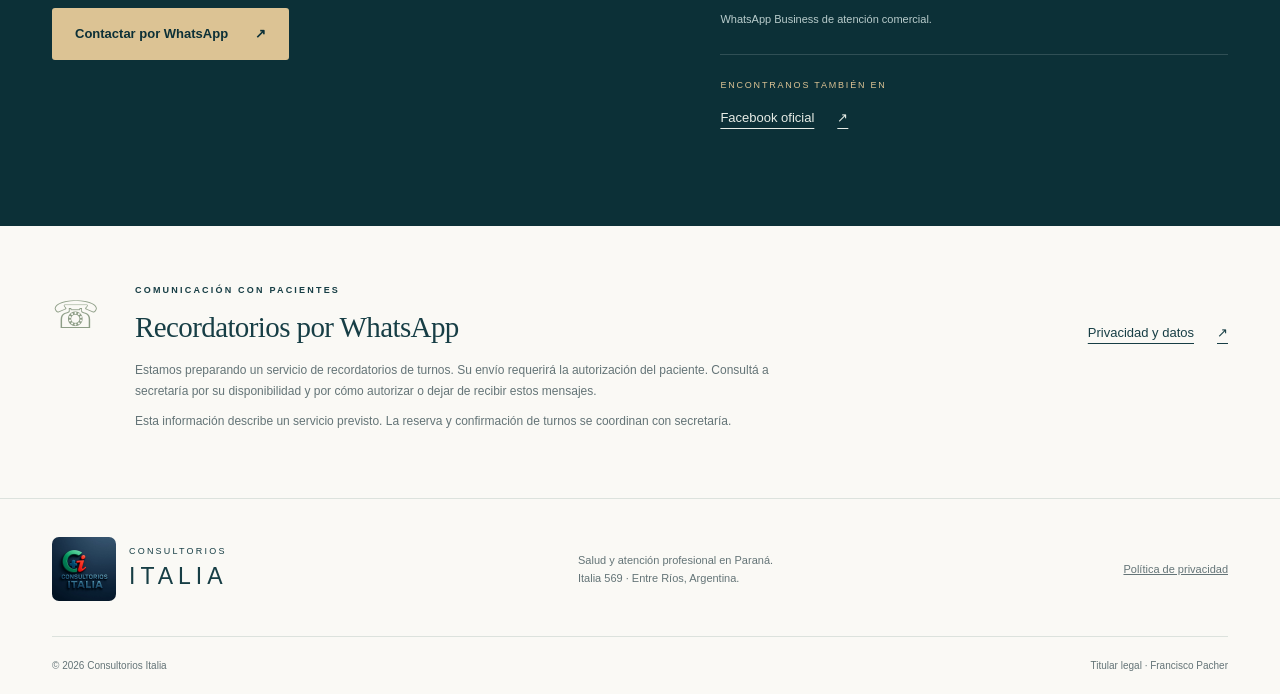
==== commit cc2a7b9a: "Agregar fotografias de sala de espera, recepcion y consultorio" ====
--- a/index.html
+++ b/index.html
@@ -17,7 +17,7 @@
 </div></header>
 <main id="contenido">
 <section class="hero" id="inicio"><div class="container hero-grid"><div class="hero-copy"><p class="eyebrow"><span></span> CONSULTORIOS MÉDICOS Y ODONTOLÓGICOS EN PARANÁ</p><h1>Un espacio para<br>cuidar tu <em>salud.</em></h1><p class="hero-description">Profesionales de distintas disciplinas y una atención cercana en un mismo lugar. Te esperamos en Consultorios Italia.</p><div class="hero-actions"><a class="button button-gold" href="https://wa.me/5493434515850" target="_blank" rel="noopener noreferrer">Solicitar turno por WhatsApp <span aria-hidden="true">↗</span></a><a class="text-link light" href="#servicios">Conocé nuestros servicios <span aria-hidden="true">↓</span></a></div><div class="hero-location"><span class="location-symbol" aria-hidden="true">⌖</span><span>Italia 569 · Paraná<br><small>Entre Ríos, Argentina</small></span></div></div>
-<figure class="hero-visual photo-slot" data-photo="fachada.jpg"><div class="architectural" aria-hidden="true"><div class="arch arch-back"></div><div class="arch arch-front"><span class="arch-mark">Italia<span>CONSULTORIOS</span></span></div><div class="sun-line"></div><div class="floor-line"></div></div><figcaption><span class="tiny-cross" aria-hidden="true">+</span><span>Fotografía institucional<small>Espacio reservado para una imagen real del centro</small></span></figcaption></figure></div><div class="hero-bottom container"><span>CONSULTORIOS ITALIA</span><span>Salud. Atención cercana.</span></div></section>
+<figure class="hero-visual"><img class="real-photo" src="assets/sala-espera.jpg" alt="Sala de espera de Consultorios Italia con su identidad en rojo y negro" width="1448" height="1086" fetchpriority="high"><figcaption>Te esperamos en Consultorios Italia · Italia 569, Paraná</figcaption></figure></div><div class="hero-bottom container"><span>CONSULTORIOS ITALIA</span><span>Salud. Atención cercana.</span></div></section>
 <section class="about section" id="nosotros"><div class="container about-grid"><div><p class="eyebrow">EL CENTRO</p><h2>Distintas disciplinas.<br>Una atención <em>cercana.</em></h2></div><div class="about-content"><p class="lead">Somos Consultorios Italia, un espacio de atención profesional en distintas disciplinas de la salud en Paraná, Entre Ríos.</p><p>En Italia 569 reúnen su atención profesionales de odontología, medicina familiar, medicina clínica, ecografía, medicina estética, medicina laboral, otorrinolaringología, psiquiatría, psicopedagogía y nutrición deportiva.</p><p>Secretaría te orienta sobre el profesional y el área de atención correspondiente a tu consulta. Cada profesional realiza la evaluación y orientación propias de su disciplina.</p><a class="text-link" href="#contacto">Encontranos en Paraná <span aria-hidden="true">↗</span></a></div></div></section>
 <section class="services section" id="servicios"><div class="container"><div class="section-heading"><div><p class="eyebrow">ÁREAS DE ATENCIÓN</p><h2>Profesionales para<br>acompañar tu <em>salud.</em></h2></div><p>Conocé nuestras áreas de atención.<br>La indicación de cada tratamiento requiere una evaluación individual.</p></div><h3 class="area-heading">Odontología</h3><div class="services-grid">
 <article class="service"><span class="service-icon" aria-hidden="true">✧</span><h3>Odontología general</h3><p>Consultas y evaluación del estado de salud bucal para orientar el cuidado de dientes y encías.</p></article>
@@ -27,7 +27,7 @@
 <article class="service"><span class="service-icon" aria-hidden="true">⌒</span><h3>Prótesis dentales</h3><p>Alternativas protésicas para la reposición de piezas dentales según las necesidades de cada paciente.</p></article>
 <article class="service"><span class="service-icon" aria-hidden="true">⤧</span><h3>Rehabilitación oral</h3><p>Evaluación integral y planificación de tratamientos para atender la función y la salud bucal.</p></article>
 </div><div class="other-areas"><h3 class="area-heading">Medicina y otras disciplinas</h3><p>También podés consultar por atención en las siguientes áreas, según la disponibilidad de cada profesional.</p><ul class="area-list"><li>Medicina familiar</li><li>Medicina clínica y ecografía</li><li>Medicina estética</li><li>Medicina laboral</li><li>Otorrinolaringología</li><li>Psiquiatría</li><li>Psicopedagogía</li><li>Nutrición deportiva</li><li>Medicina homeopática</li></ul><a class="text-link" href="#equipo">Conocé a nuestros profesionales <span aria-hidden="true">↓</span></a></div></div></section>
-<section class="spaces section" id="espacios"><div class="container"><div class="section-heading"><div><p class="eyebrow">NUESTROS ESPACIOS</p><h2>Conocé <em>Consultorios Italia.</em></h2></div><p>Italia 569, Paraná.<br>Un lugar para encontrarnos y cuidar tu salud.</p></div><div class="gallery"><figure class="photo-slot photo-large" data-photo="fachada.jpg"><div class="photo-placeholder"><span aria-hidden="true">⌂</span><p>La entrada a Italia</p><small>Fotografía de la fachada · pendiente de incorporar</small></div><figcaption>Fachada y acceso <span aria-hidden="true">↗</span></figcaption></figure><figure class="photo-slot" data-photo="recepcion.jpg"><div class="photo-placeholder"><span aria-hidden="true">☀</span><p>Un espacio de bienvenida</p><small>Fotografía de recepción · pendiente de incorporar</small></div><figcaption>Recepción <span aria-hidden="true">↗</span></figcaption></figure><figure class="photo-slot" data-photo="consultorio.jpg"><div class="photo-placeholder"><span aria-hidden="true">✧</span><p>El espacio de atención</p><small>Fotografía del consultorio · pendiente de incorporar</small></div><figcaption>Consultorio <span aria-hidden="true">↗</span></figcaption></figure></div></div></section>
+<section class="spaces section" id="espacios"><div class="container"><div class="section-heading"><div><p class="eyebrow">NUESTROS ESPACIOS</p><h2>Conocé <em>Consultorios Italia.</em></h2></div><p>Italia 569, Paraná.<br>Un lugar para encontrarnos y cuidar tu salud.</p></div><div class="gallery"><figure class="photo-slot photo-large"><img class="real-photo" src="assets/sala-espera.jpg" alt="Vista amplia de la sala de espera de Consultorios Italia" width="1448" height="1086" loading="lazy" decoding="async"><figcaption>Sala de espera</figcaption></figure><figure class="photo-slot"><img class="real-photo" src="assets/recepcion-editada.jpg" alt="Recepción y acceso de Consultorios Italia" width="1448" height="1086" loading="lazy" decoding="async"><figcaption>Recepción y bienvenida</figcaption></figure><figure class="photo-slot"><img class="real-photo" src="assets/consultorio-editado.jpg" alt="Consultorio odontológico con sillón y equipamiento de atención" width="1672" height="941" loading="lazy" decoding="async"><figcaption>Consultorio odontológico</figcaption></figure></div><p class="spaces-caption">Desde la recepción hasta el espacio de atención, conocé los ambientes de nuestro centro en Italia 569.</p></div></section>
 <section class="team section" id="equipo"><div class="container"><div class="section-heading"><div><p class="eyebrow">NUESTROS PROFESIONALES</p><h2>El cuidado comienza<br>por <em>escucharte.</em></h2></div><p>Conocé a quienes atienden en Consultorios Italia. Consultá a secretaría por turnos y disponibilidad.</p></div><div class="professionals-grid">
 <article class="professional"><h3>Dr. Francisco Pacher</h3><p>Odontólogo</p></article>
 <article class="professional"><h3>Dra. Yamila Flores</h3><p>Odontóloga</p></article>
--- a/styles.css
+++ b/styles.css
@@ -20,3 +20,6 @@
 .team-contact .text-link{white-space:nowrap;margin:0}
 @media(max-width:1100px){nav{gap:16px}nav a{font-size:12px}.professionals-grid{grid-template-columns:repeat(2,1fr)}}
 @media(max-width:760px){.hero .eyebrow{max-width:285px;font-size:9px}.area-list{grid-template-columns:1fr 1fr;gap:0 20px}.area-list li{font-size:13px}.professionals-grid{grid-template-columns:1fr}.professional{padding:22px 0}.team-contact{display:block}.team-contact .text-link{margin-top:20px}.professional h3{font-size:24px}}
+
+/* Fotograf?as de los espacios del centro. */
+.hero-visual .real-photo{object-position:65% center}.gallery .photo-large .real-photo{object-position:58% center}.spaces-caption{color:var(--muted);font-size:14px;margin:22px 0 0;max-width:720px}
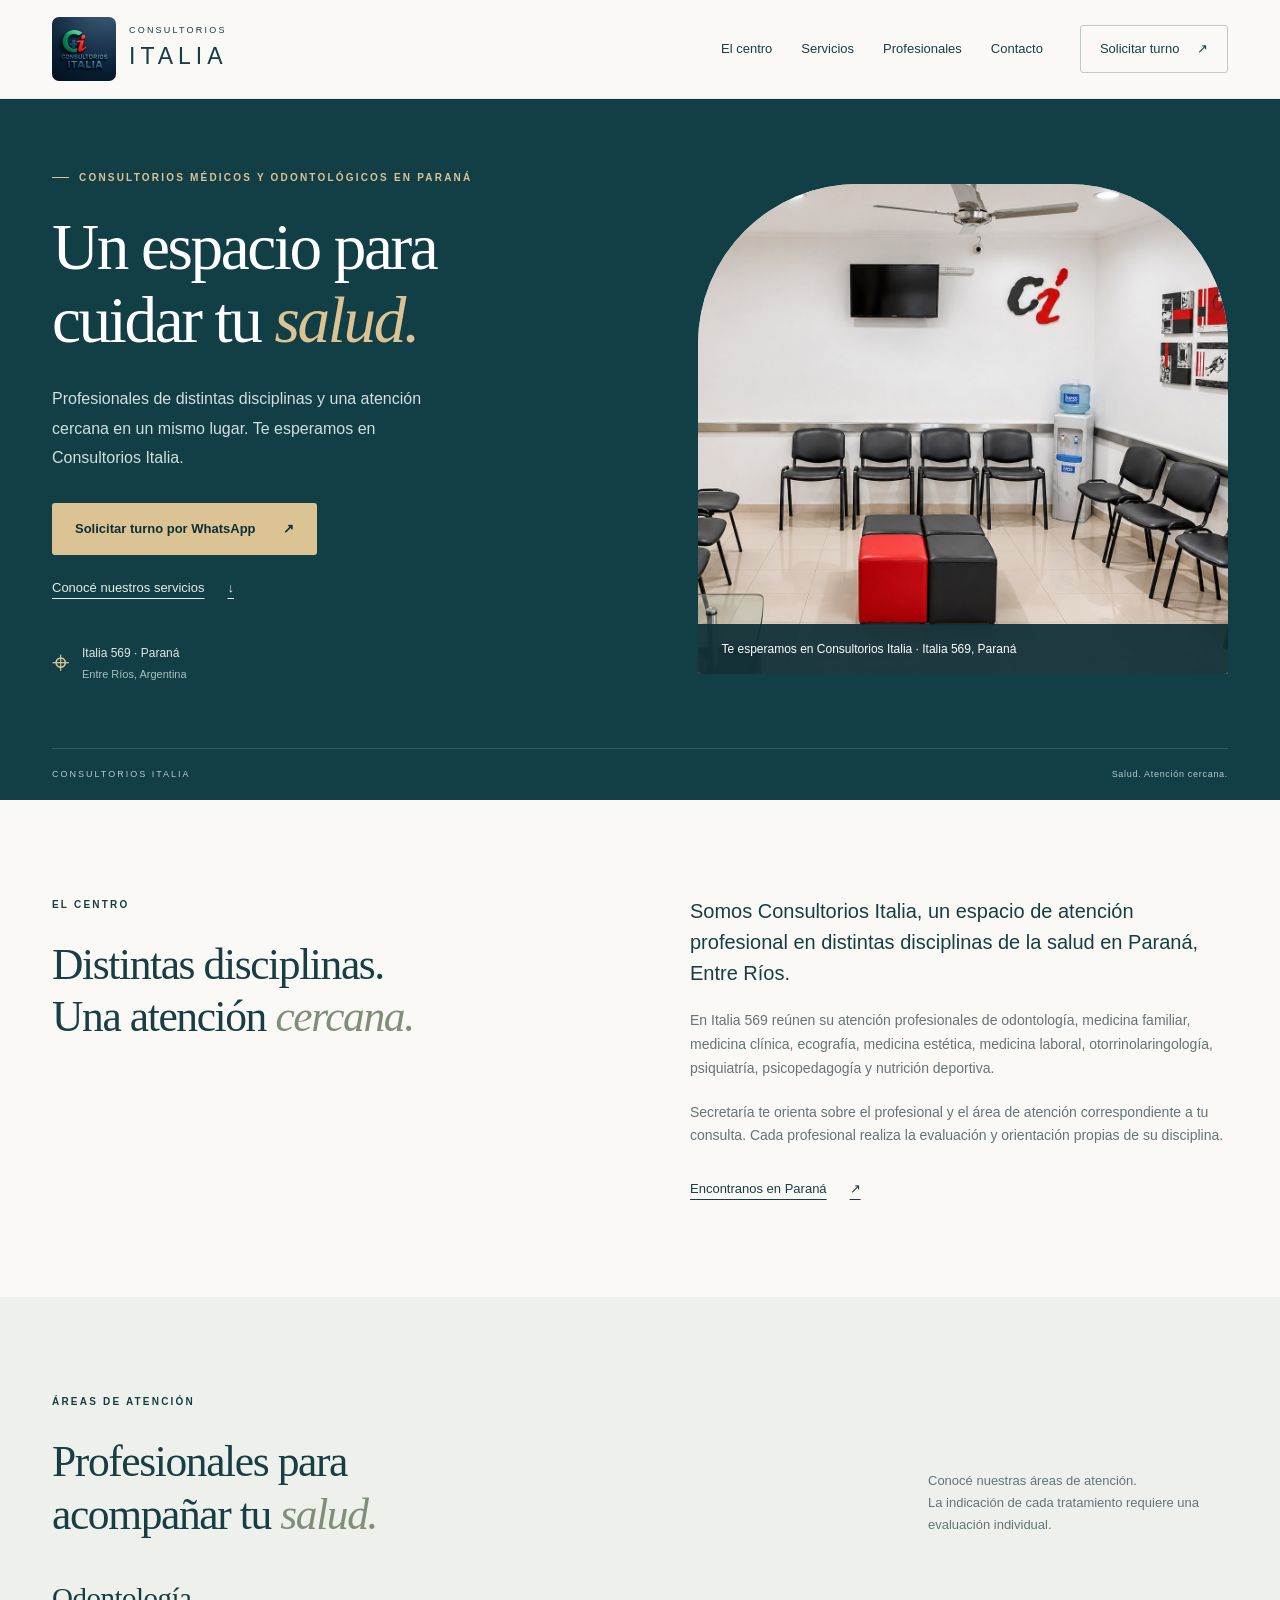
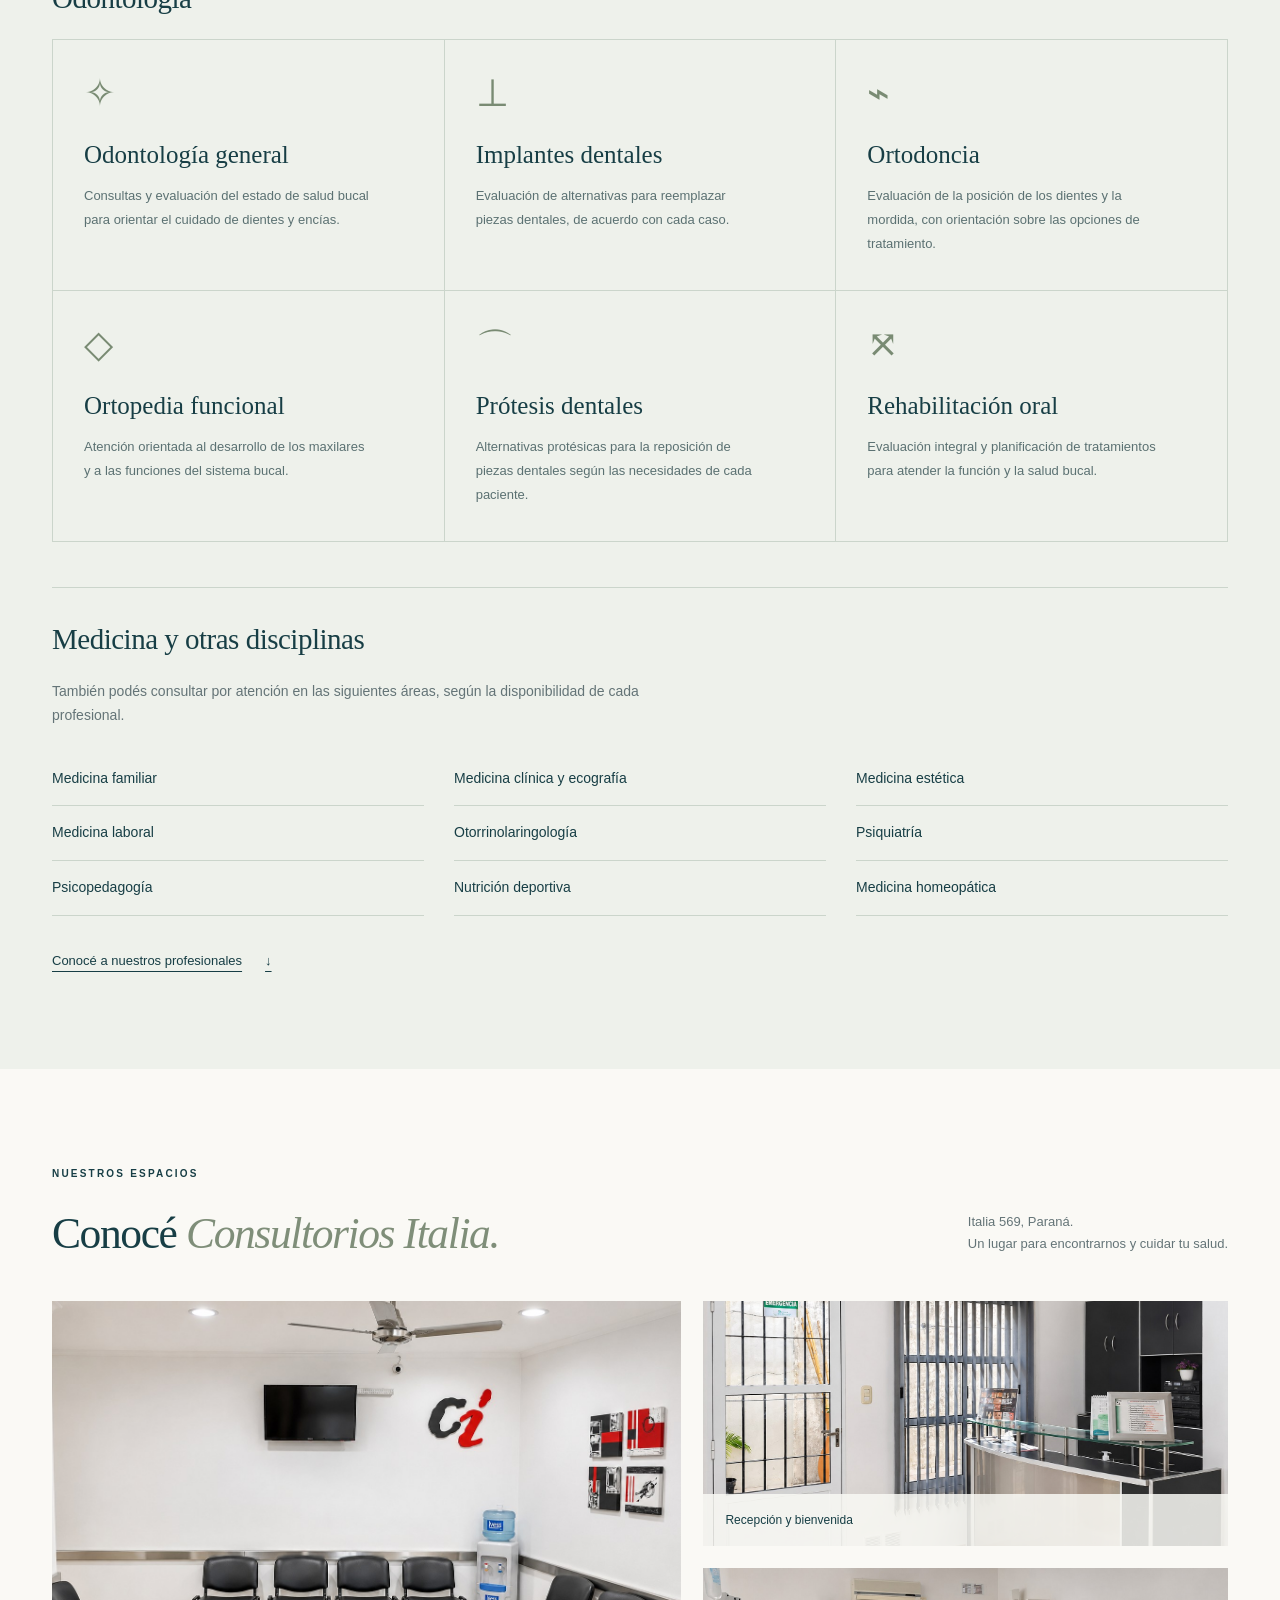
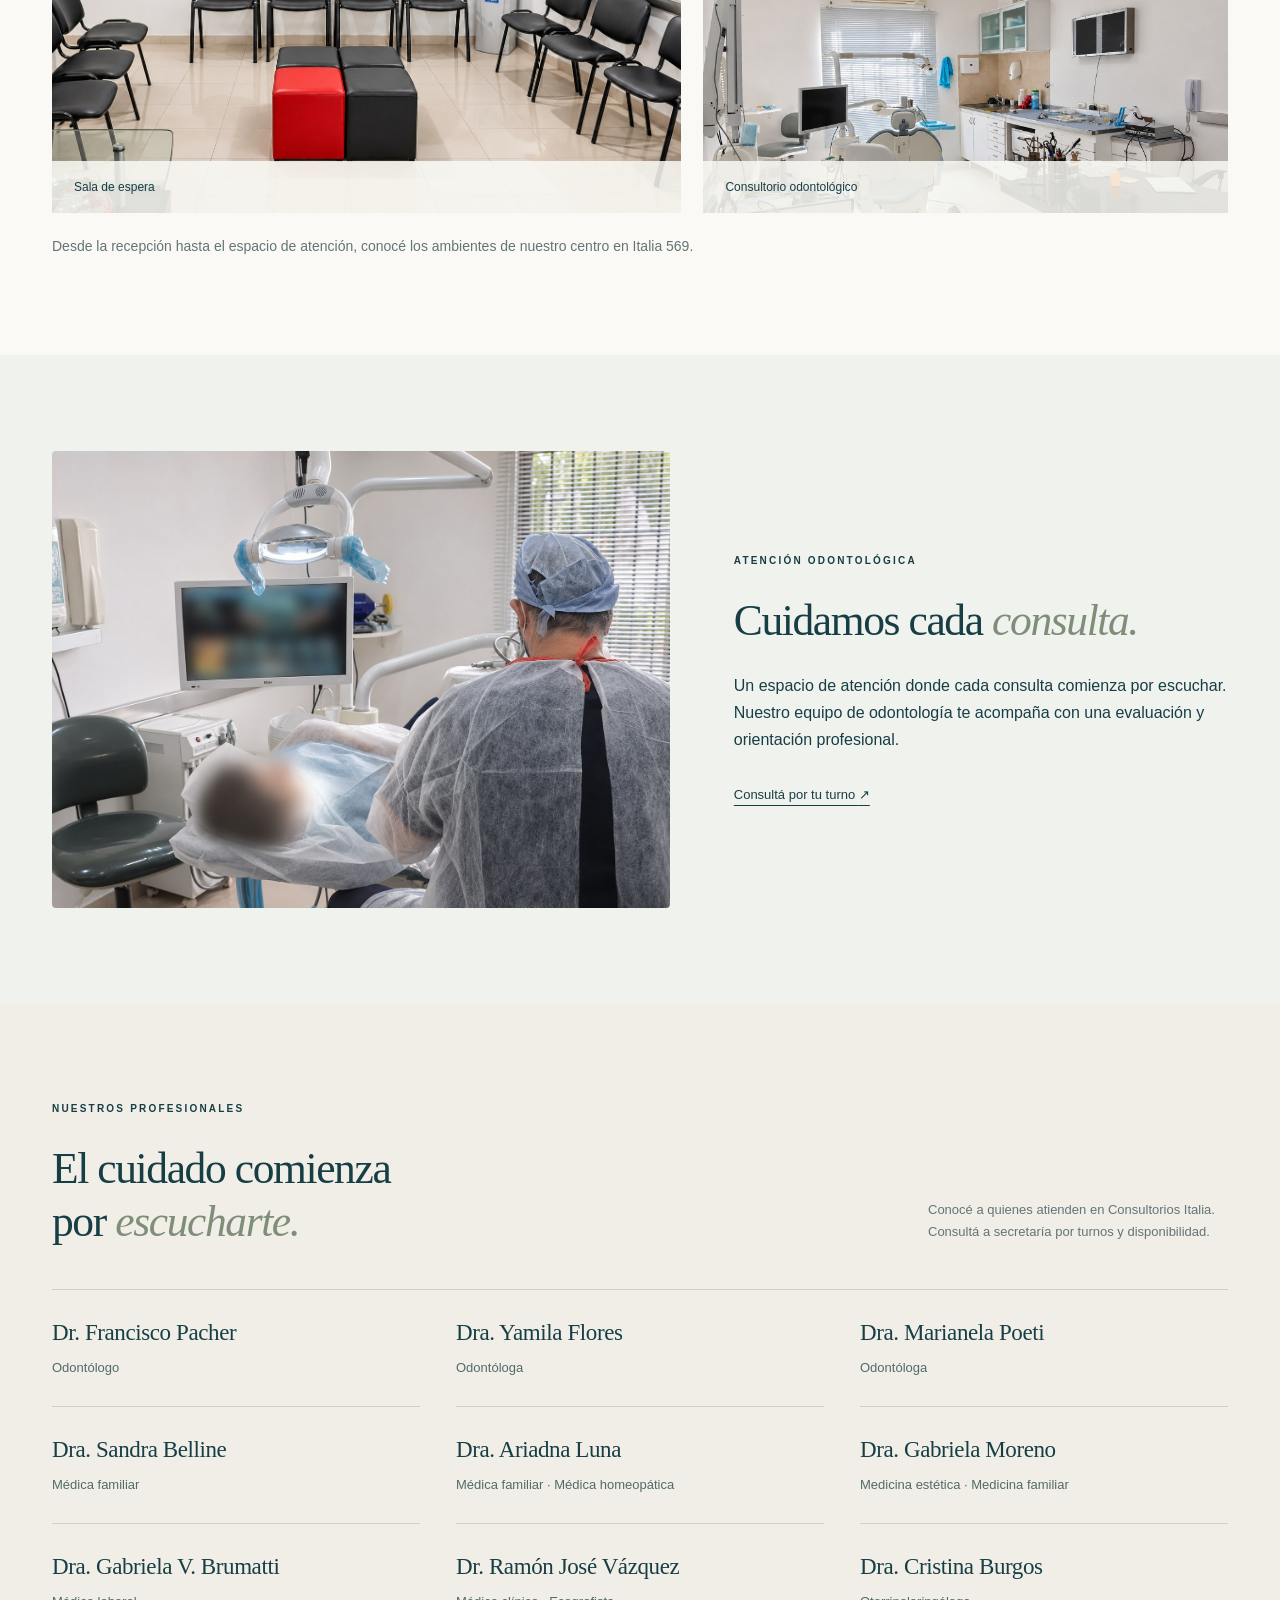
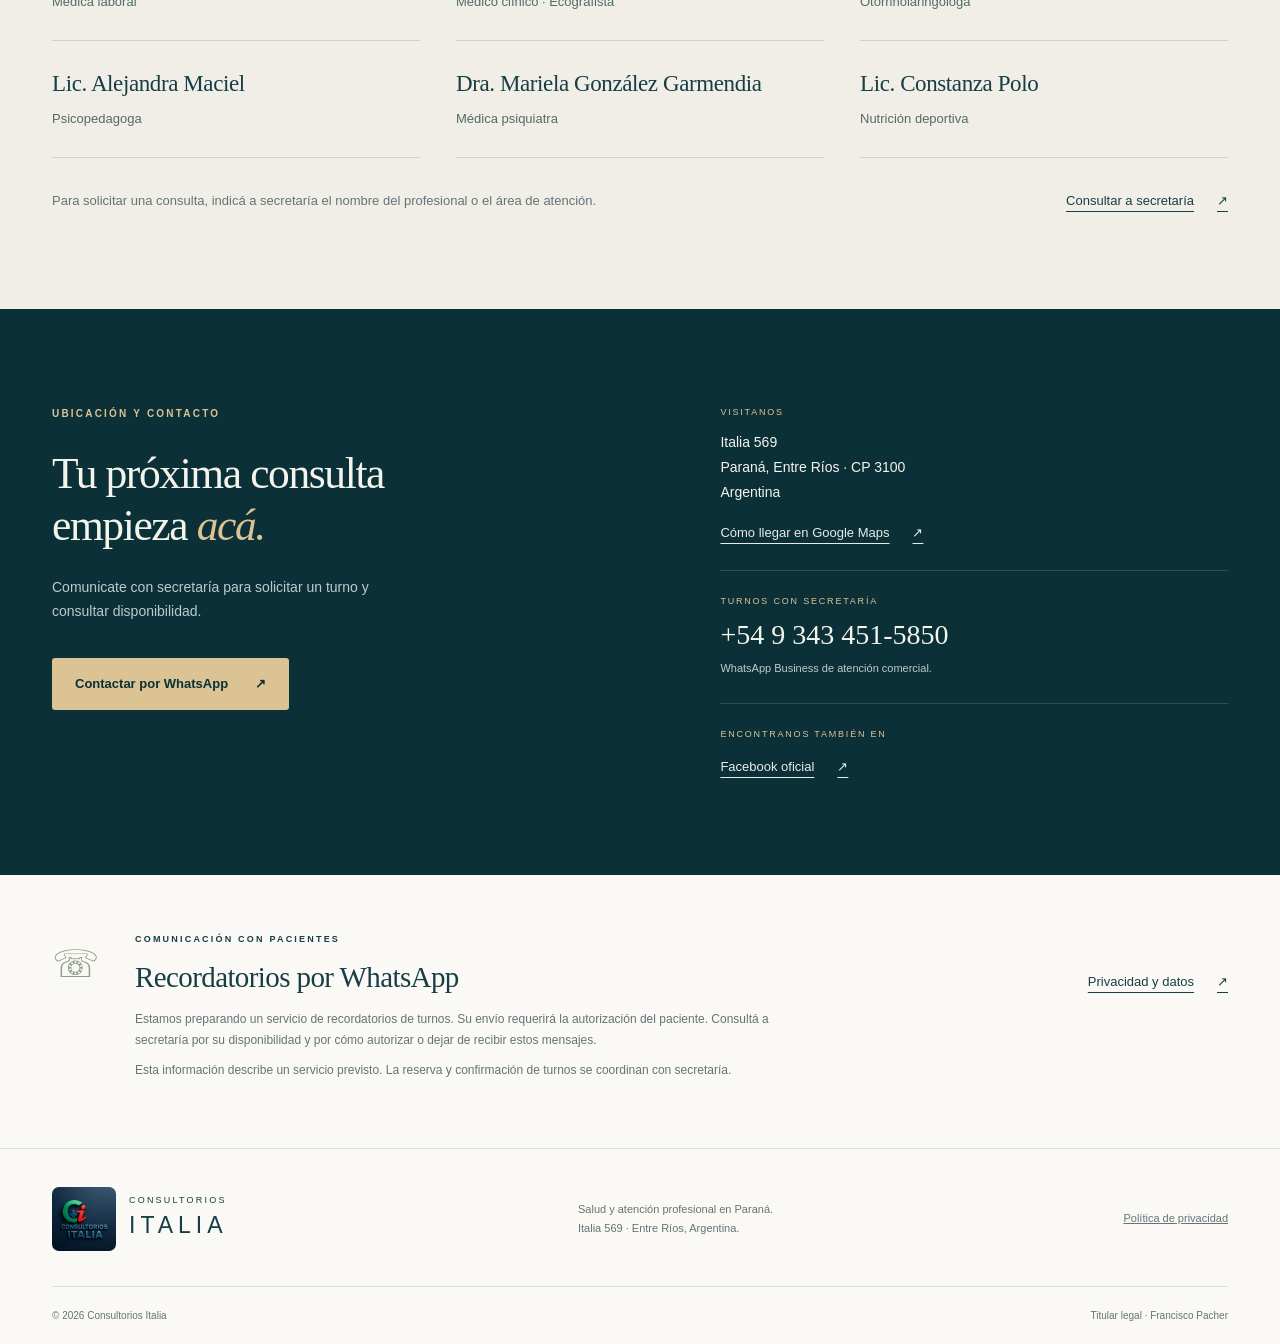
==== commit 7d157ce8: "Sumar foto de atencion odontologica con privacidad protegida" ====
--- a/index.html
+++ b/index.html
@@ -28,6 +28,7 @@
 <article class="service"><span class="service-icon" aria-hidden="true">⤧</span><h3>Rehabilitación oral</h3><p>Evaluación integral y planificación de tratamientos para atender la función y la salud bucal.</p></article>
 </div><div class="other-areas"><h3 class="area-heading">Medicina y otras disciplinas</h3><p>También podés consultar por atención en las siguientes áreas, según la disponibilidad de cada profesional.</p><ul class="area-list"><li>Medicina familiar</li><li>Medicina clínica y ecografía</li><li>Medicina estética</li><li>Medicina laboral</li><li>Otorrinolaringología</li><li>Psiquiatría</li><li>Psicopedagogía</li><li>Nutrición deportiva</li><li>Medicina homeopática</li></ul><a class="text-link" href="#equipo">Conocé a nuestros profesionales <span aria-hidden="true">↓</span></a></div></div></section>
 <section class="spaces section" id="espacios"><div class="container"><div class="section-heading"><div><p class="eyebrow">NUESTROS ESPACIOS</p><h2>Conocé <em>Consultorios Italia.</em></h2></div><p>Italia 569, Paraná.<br>Un lugar para encontrarnos y cuidar tu salud.</p></div><div class="gallery"><figure class="photo-slot photo-large"><img class="real-photo" src="assets/sala-espera.jpg" alt="Vista amplia de la sala de espera de Consultorios Italia" width="1448" height="1086" loading="lazy" decoding="async"><figcaption>Sala de espera</figcaption></figure><figure class="photo-slot"><img class="real-photo" src="assets/recepcion-editada.jpg" alt="Recepción y acceso de Consultorios Italia" width="1448" height="1086" loading="lazy" decoding="async"><figcaption>Recepción y bienvenida</figcaption></figure><figure class="photo-slot"><img class="real-photo" src="assets/consultorio-editado.jpg" alt="Consultorio odontológico con sillón y equipamiento de atención" width="1672" height="941" loading="lazy" decoding="async"><figcaption>Consultorio odontológico</figcaption></figure></div><p class="spaces-caption">Desde la recepción hasta el espacio de atención, conocé los ambientes de nuestro centro en Italia 569.</p></div></section>
+<section class="care section" id="atencion"><div class="container care-grid"><figure class="care-photo"><img src="assets/atencion-odontologica.jpg" alt="Profesional durante una atención odontológica, con la identidad del paciente y los datos de pantalla protegidos" width="1458" height="1079" loading="lazy" decoding="async"></figure><div><p class="eyebrow">ATENCIÓN ODONTOLÓGICA</p><h2>Cuidamos cada <em>consulta.</em></h2><p>Un espacio de atención donde cada consulta comienza por escuchar. Nuestro equipo de odontología te acompaña con una evaluación y orientación profesional.</p><a class="text-link" href="https://wa.me/5493434515850" target="_blank" rel="noopener noreferrer">Consultá por tu turno <span aria-hidden="true">↗</span></a></div></div></section>
 <section class="team section" id="equipo"><div class="container"><div class="section-heading"><div><p class="eyebrow">NUESTROS PROFESIONALES</p><h2>El cuidado comienza<br>por <em>escucharte.</em></h2></div><p>Conocé a quienes atienden en Consultorios Italia. Consultá a secretaría por turnos y disponibilidad.</p></div><div class="professionals-grid">
 <article class="professional"><h3>Dr. Francisco Pacher</h3><p>Odontólogo</p></article>
 <article class="professional"><h3>Dra. Yamila Flores</h3><p>Odontóloga</p></article>
--- a/styles.css
+++ b/styles.css
@@ -23,3 +23,5 @@
 
 /* Fotograf?as de los espacios del centro. */
 .hero-visual .real-photo{object-position:65% center}.gallery .photo-large .real-photo{object-position:58% center}.spaces-caption{color:var(--muted);font-size:14px;margin:22px 0 0;max-width:720px}
+
+.care{background:#f0f2ed}.care-grid{display:grid;grid-template-columns:1.25fr 1fr;gap:64px;align-items:center}.care-photo{margin:0;overflow:hidden;border-radius:4px}.care-photo img{display:block;width:100%;height:auto}.care-grid h2{margin-top:10px}.care-grid .text-link{display:inline-block;margin-top:15px}@media(max-width:760px){.care-grid{grid-template-columns:1fr;gap:28px}}
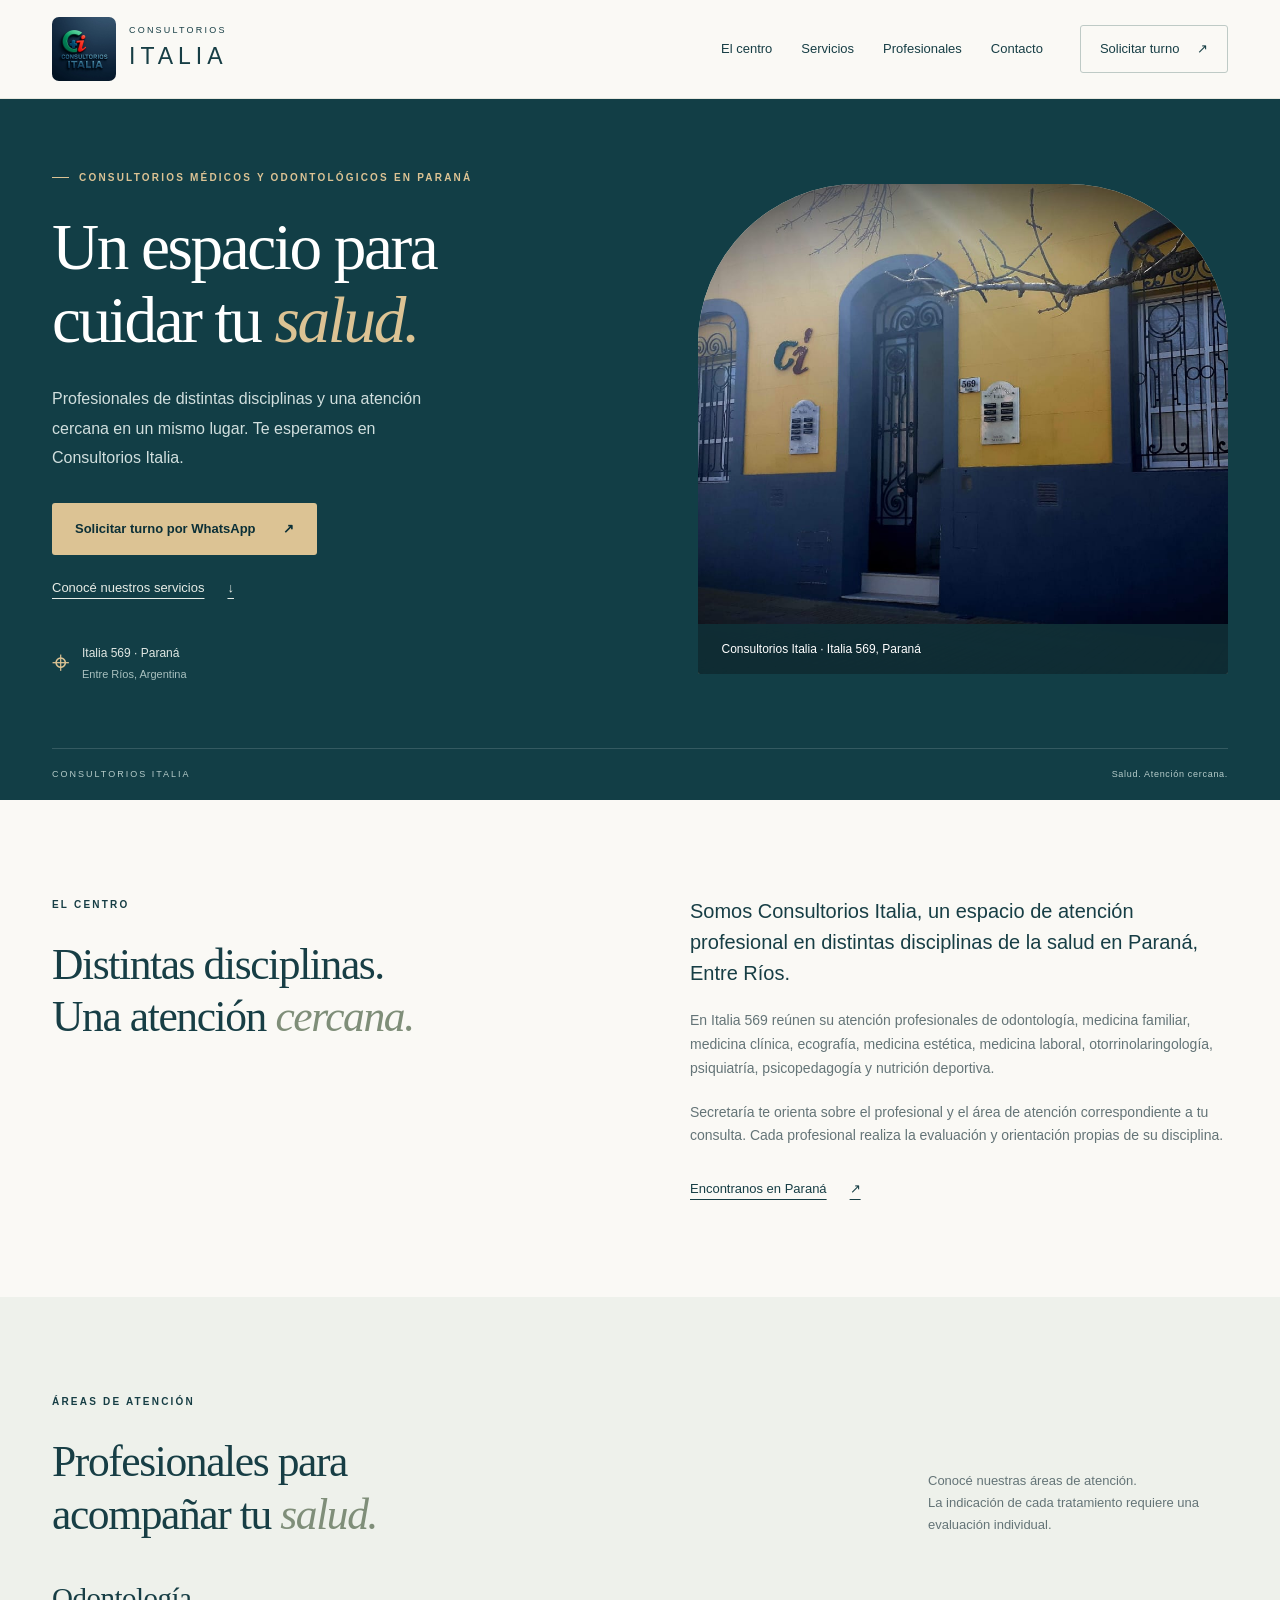
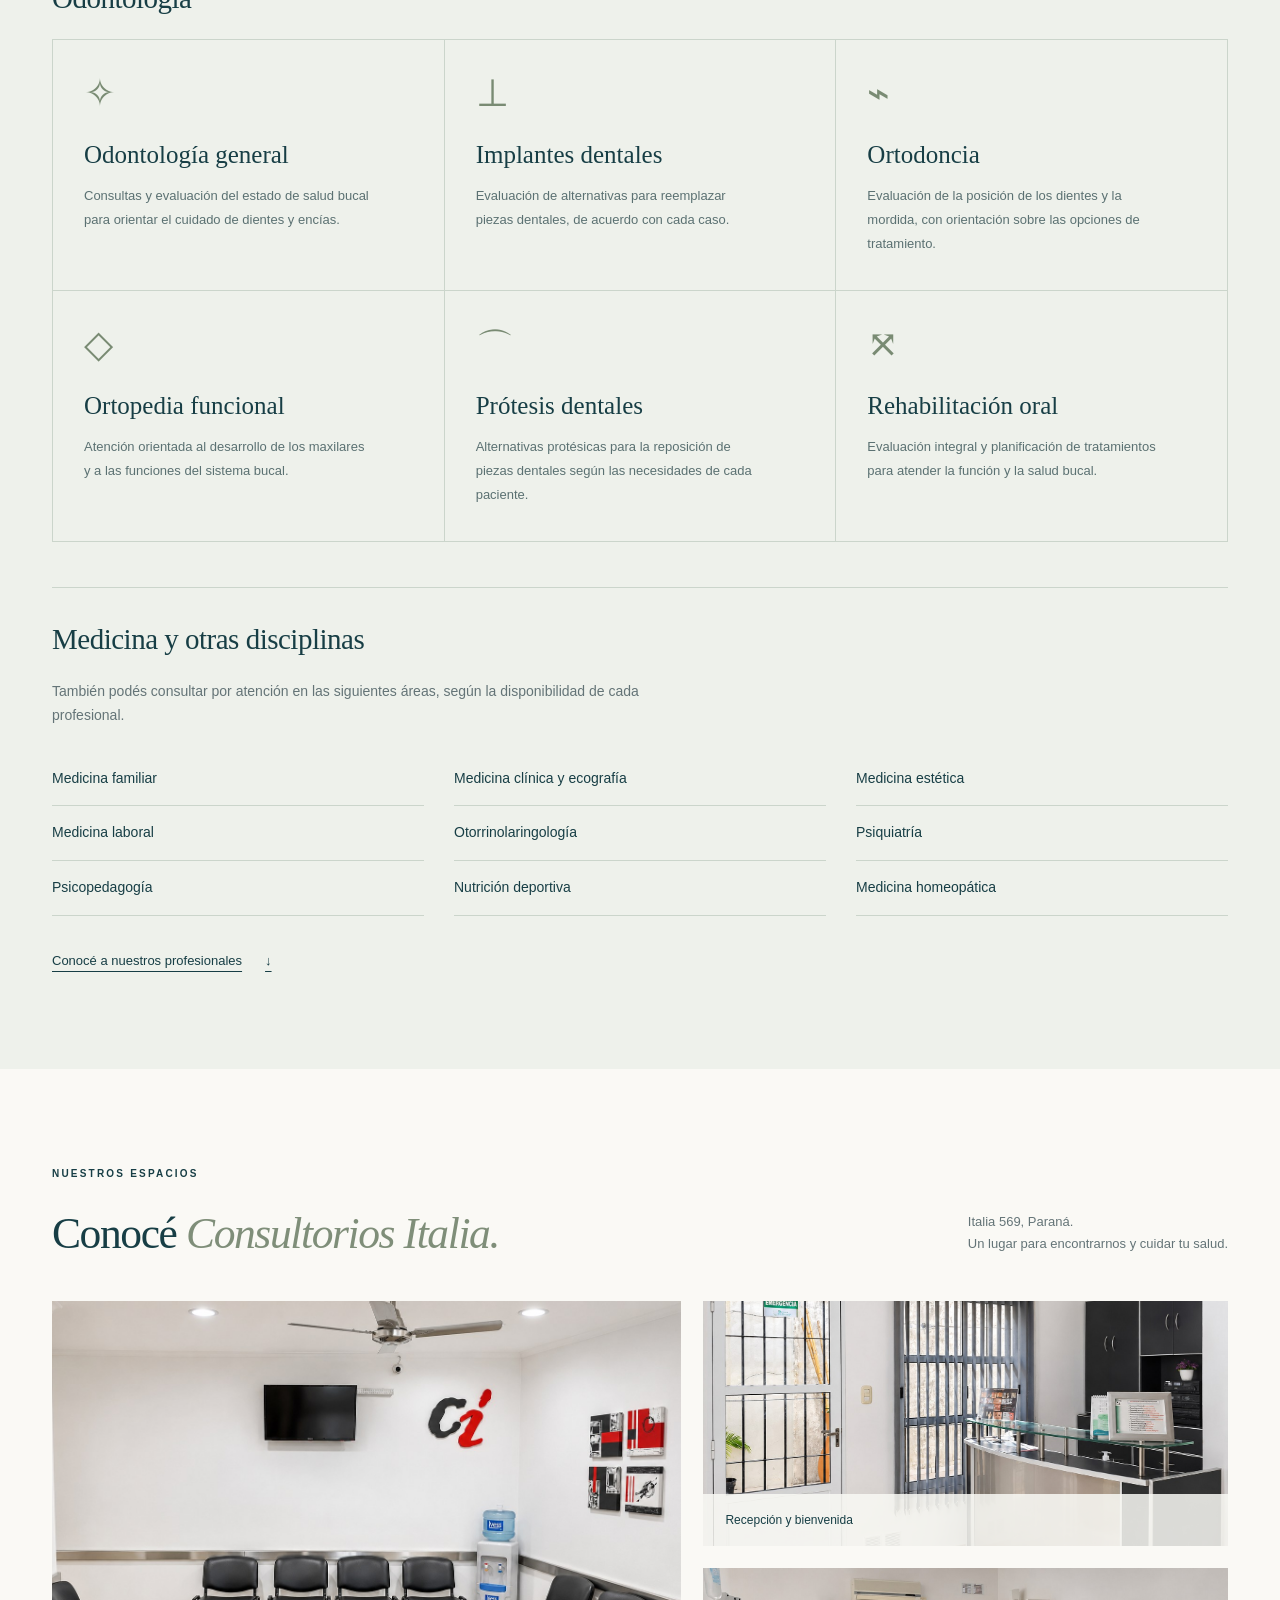
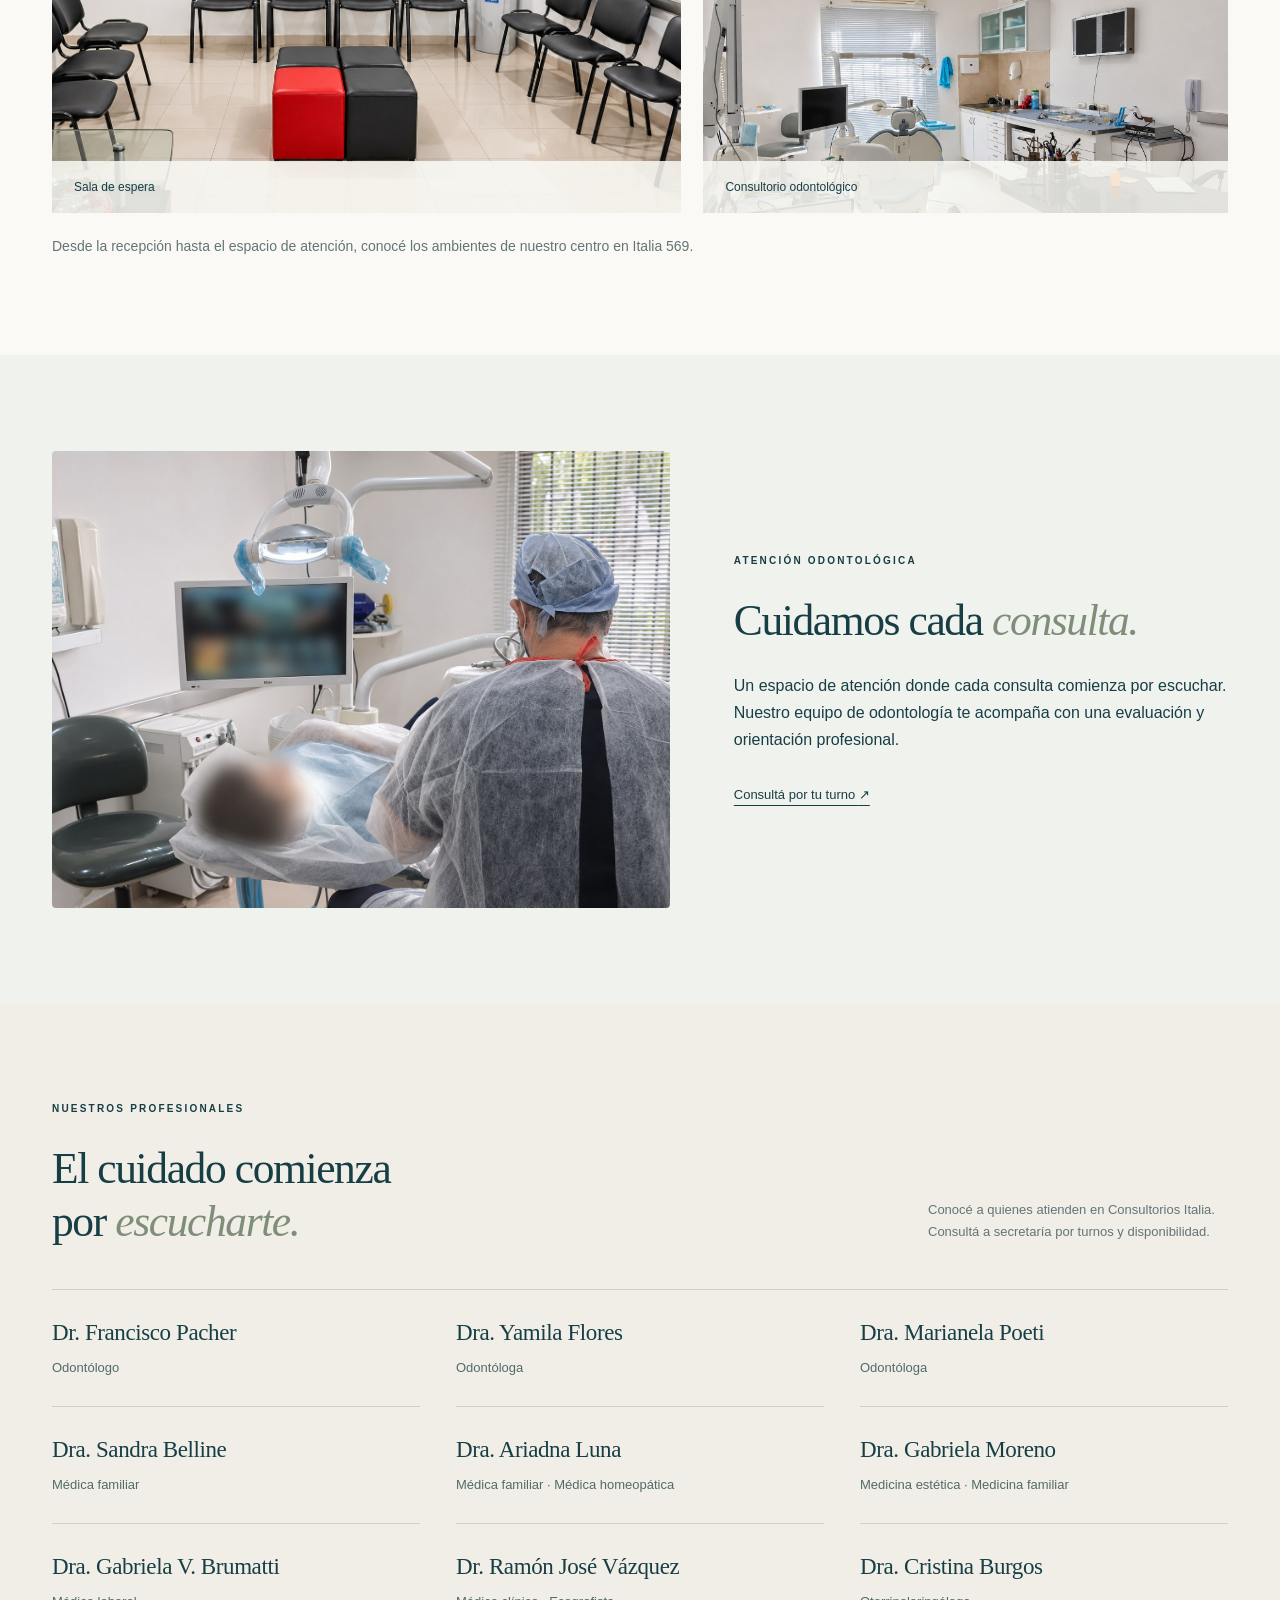
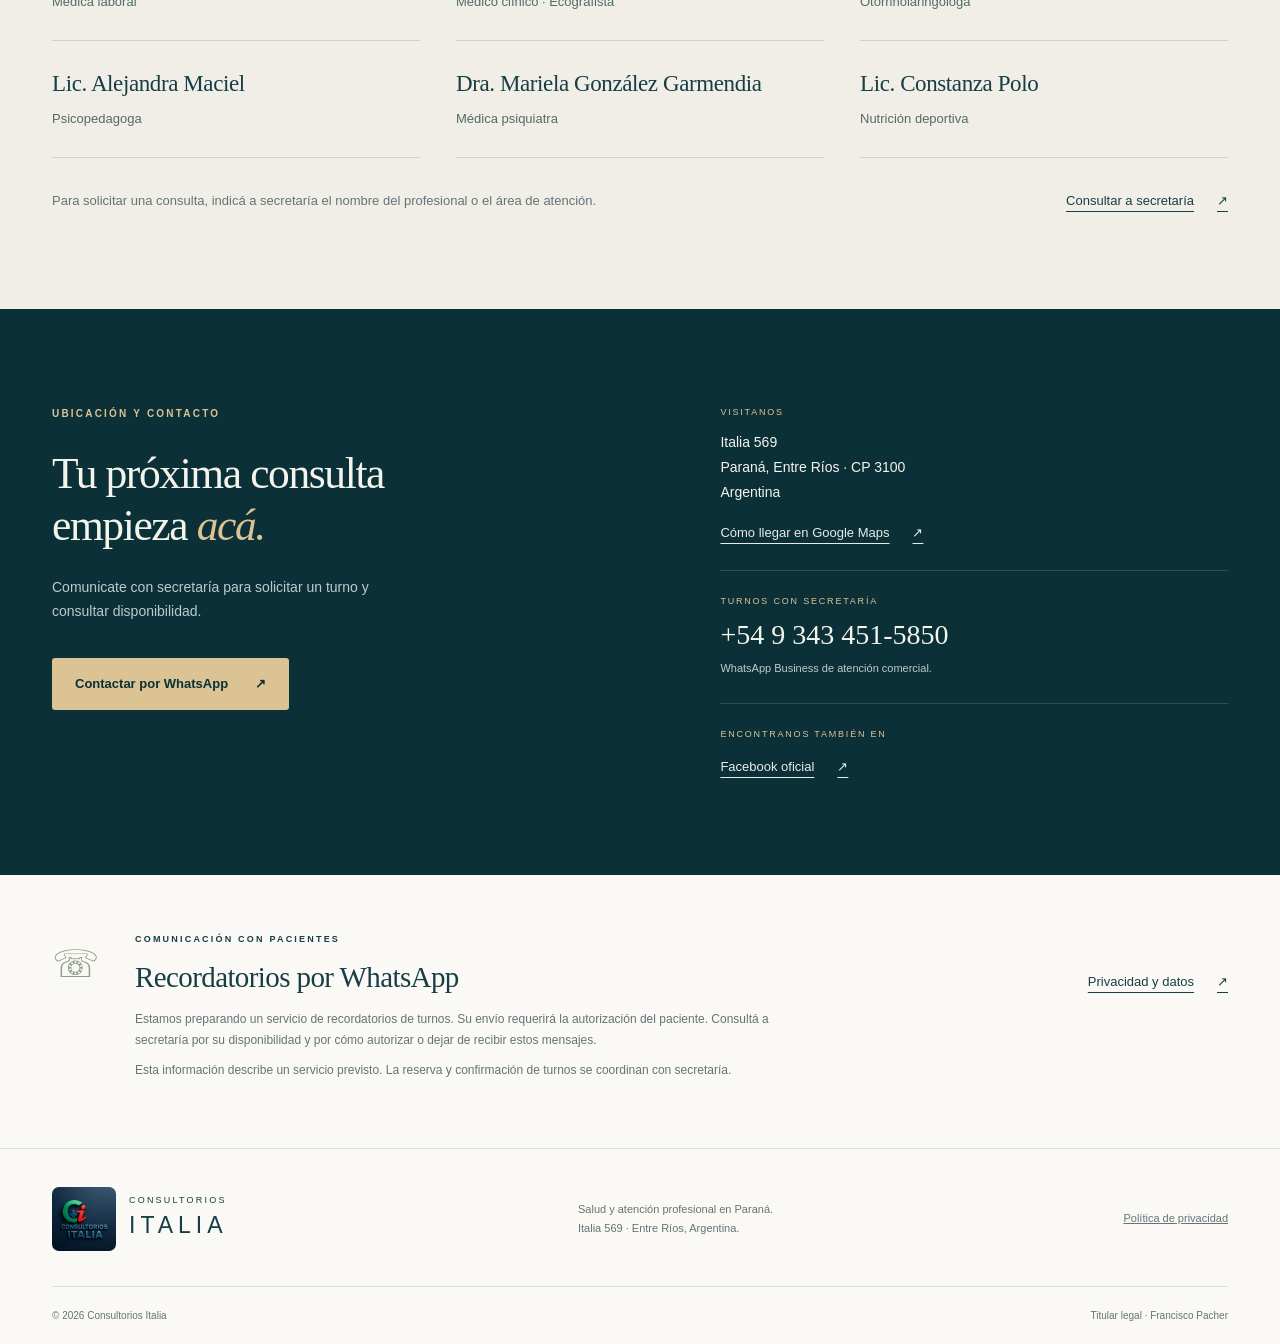
==== commit 13b12217: "Restaurar fachada original en portada y conservar galeria" ====
--- a/index.html
+++ b/index.html
@@ -17,7 +17,7 @@
 </div></header>
 <main id="contenido">
 <section class="hero" id="inicio"><div class="container hero-grid"><div class="hero-copy"><p class="eyebrow"><span></span> CONSULTORIOS MÉDICOS Y ODONTOLÓGICOS EN PARANÁ</p><h1>Un espacio para<br>cuidar tu <em>salud.</em></h1><p class="hero-description">Profesionales de distintas disciplinas y una atención cercana en un mismo lugar. Te esperamos en Consultorios Italia.</p><div class="hero-actions"><a class="button button-gold" href="https://wa.me/5493434515850" target="_blank" rel="noopener noreferrer">Solicitar turno por WhatsApp <span aria-hidden="true">↗</span></a><a class="text-link light" href="#servicios">Conocé nuestros servicios <span aria-hidden="true">↓</span></a></div><div class="hero-location"><span class="location-symbol" aria-hidden="true">⌖</span><span>Italia 569 · Paraná<br><small>Entre Ríos, Argentina</small></span></div></div>
-<figure class="hero-visual"><img class="real-photo" src="assets/sala-espera.jpg" alt="Sala de espera de Consultorios Italia con su identidad en rojo y negro" width="1448" height="1086" fetchpriority="high"><figcaption>Te esperamos en Consultorios Italia · Italia 569, Paraná</figcaption></figure></div><div class="hero-bottom container"><span>CONSULTORIOS ITALIA</span><span>Salud. Atención cercana.</span></div></section>
+<figure class="hero-visual"><img class="real-photo" src="assets/fachada.jpg" alt="Fachada de Consultorios Italia en Italia 569, Paraná" width="1599" height="899" fetchpriority="high"><figcaption>Consultorios Italia · Italia 569, Paraná</figcaption></figure></div><div class="hero-bottom container"><span>CONSULTORIOS ITALIA</span><span>Salud. Atención cercana.</span></div></section>
 <section class="about section" id="nosotros"><div class="container about-grid"><div><p class="eyebrow">EL CENTRO</p><h2>Distintas disciplinas.<br>Una atención <em>cercana.</em></h2></div><div class="about-content"><p class="lead">Somos Consultorios Italia, un espacio de atención profesional en distintas disciplinas de la salud en Paraná, Entre Ríos.</p><p>En Italia 569 reúnen su atención profesionales de odontología, medicina familiar, medicina clínica, ecografía, medicina estética, medicina laboral, otorrinolaringología, psiquiatría, psicopedagogía y nutrición deportiva.</p><p>Secretaría te orienta sobre el profesional y el área de atención correspondiente a tu consulta. Cada profesional realiza la evaluación y orientación propias de su disciplina.</p><a class="text-link" href="#contacto">Encontranos en Paraná <span aria-hidden="true">↗</span></a></div></div></section>
 <section class="services section" id="servicios"><div class="container"><div class="section-heading"><div><p class="eyebrow">ÁREAS DE ATENCIÓN</p><h2>Profesionales para<br>acompañar tu <em>salud.</em></h2></div><p>Conocé nuestras áreas de atención.<br>La indicación de cada tratamiento requiere una evaluación individual.</p></div><h3 class="area-heading">Odontología</h3><div class="services-grid">
 <article class="service"><span class="service-icon" aria-hidden="true">✧</span><h3>Odontología general</h3><p>Consultas y evaluación del estado de salud bucal para orientar el cuidado de dientes y encías.</p></article>
--- a/styles.css
+++ b/styles.css
@@ -25,3 +25,6 @@
 .hero-visual .real-photo{object-position:65% center}.gallery .photo-large .real-photo{object-position:58% center}.spaces-caption{color:var(--muted);font-size:14px;margin:22px 0 0;max-width:720px}
 
 .care{background:#f0f2ed}.care-grid{display:grid;grid-template-columns:1.25fr 1fr;gap:64px;align-items:center}.care-photo{margin:0;overflow:hidden;border-radius:4px}.care-photo img{display:block;width:100%;height:auto}.care-grid h2{margin-top:10px}.care-grid .text-link{display:inline-block;margin-top:15px}@media(max-width:760px){.care-grid{grid-template-columns:1fr;gap:28px}}
+
+/* Encuadre original de la fachada en portada. */
+.hero-visual .real-photo{object-position:44% center}@media(max-width:760px){.hero-visual .real-photo{object-position:43% center}}
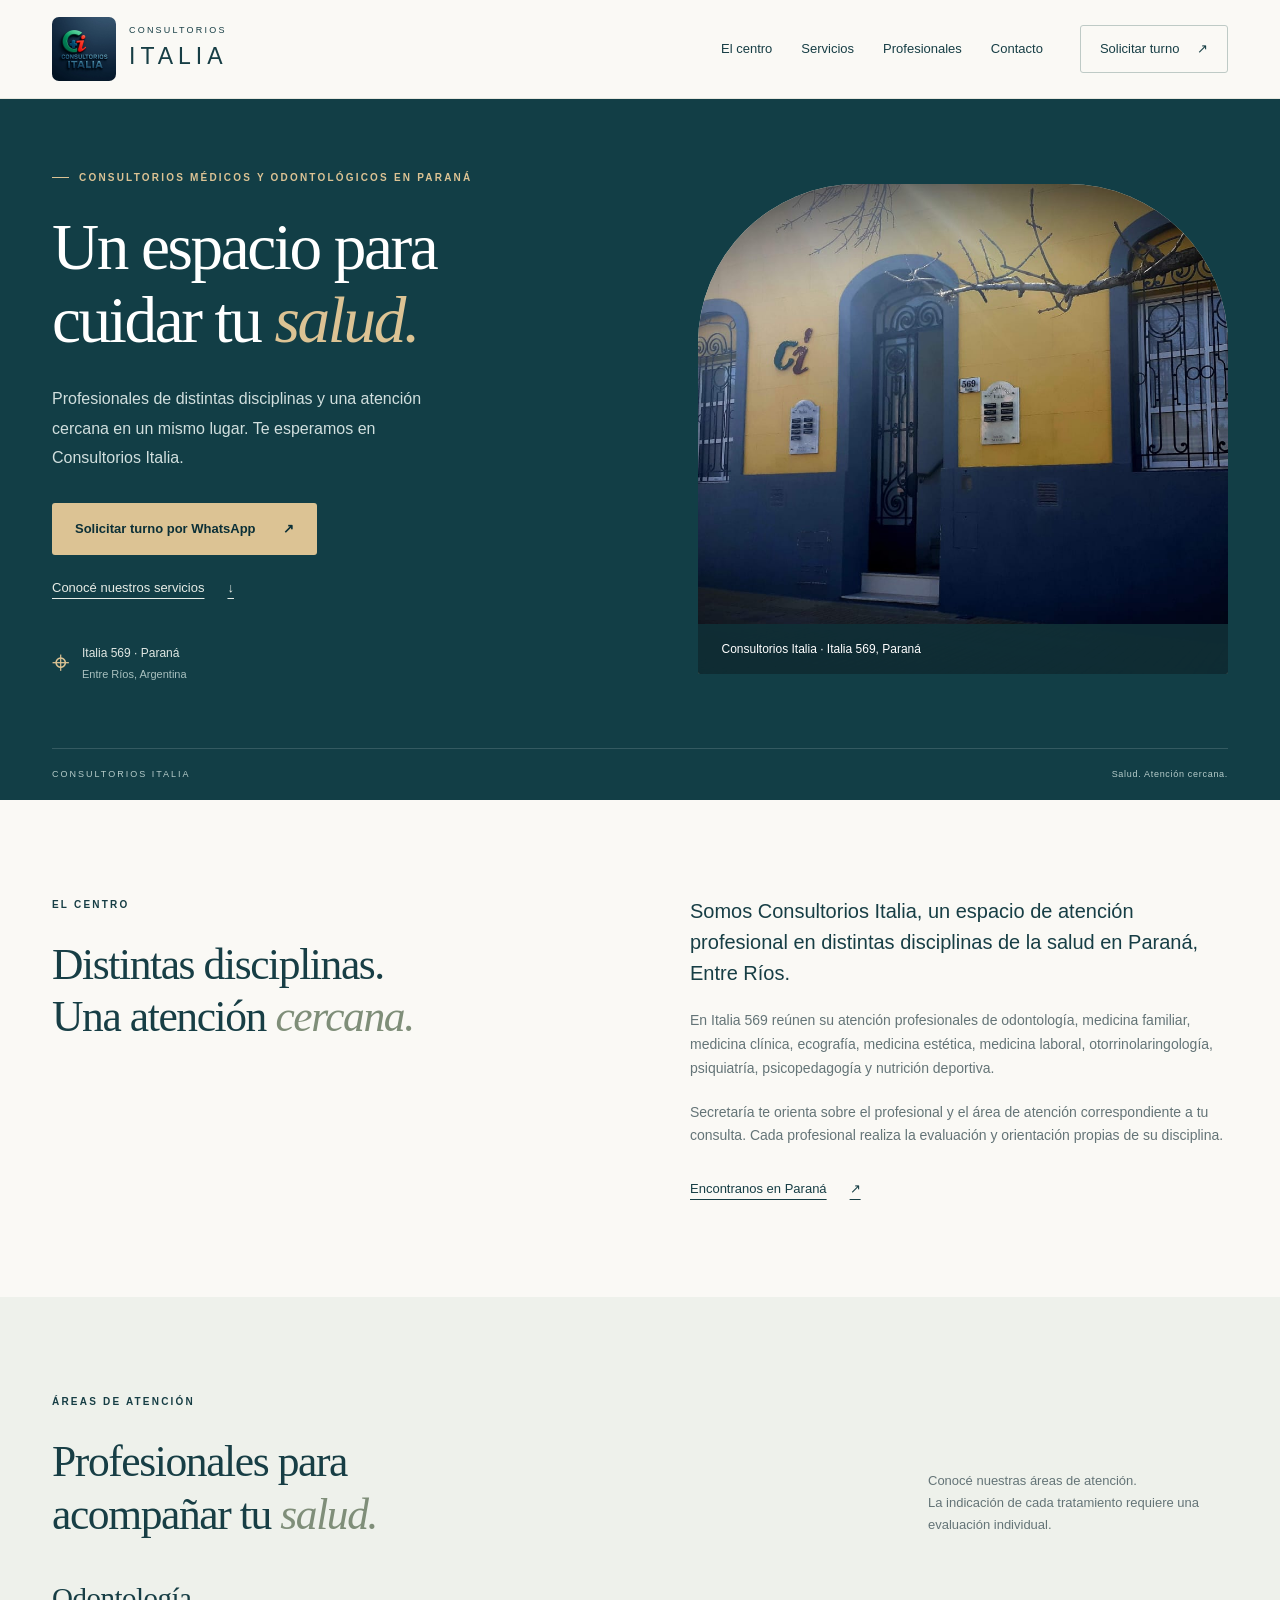
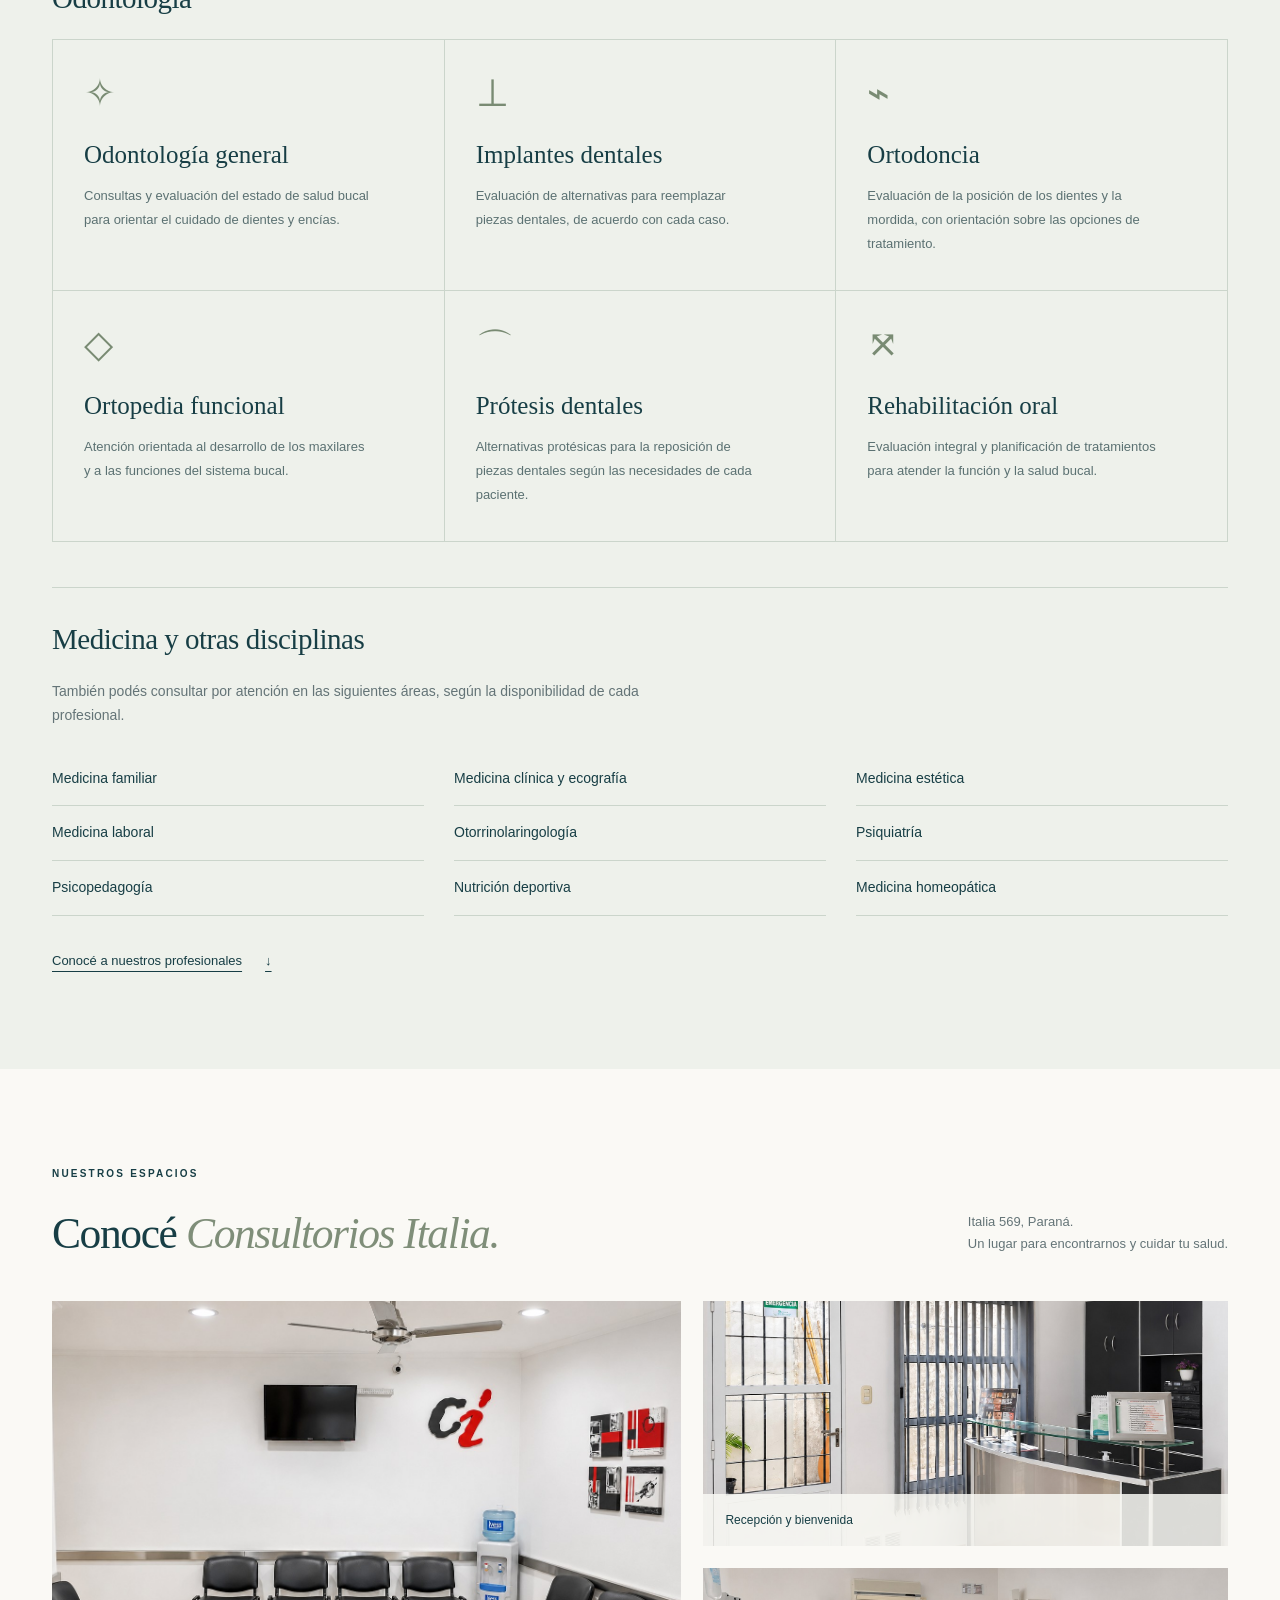
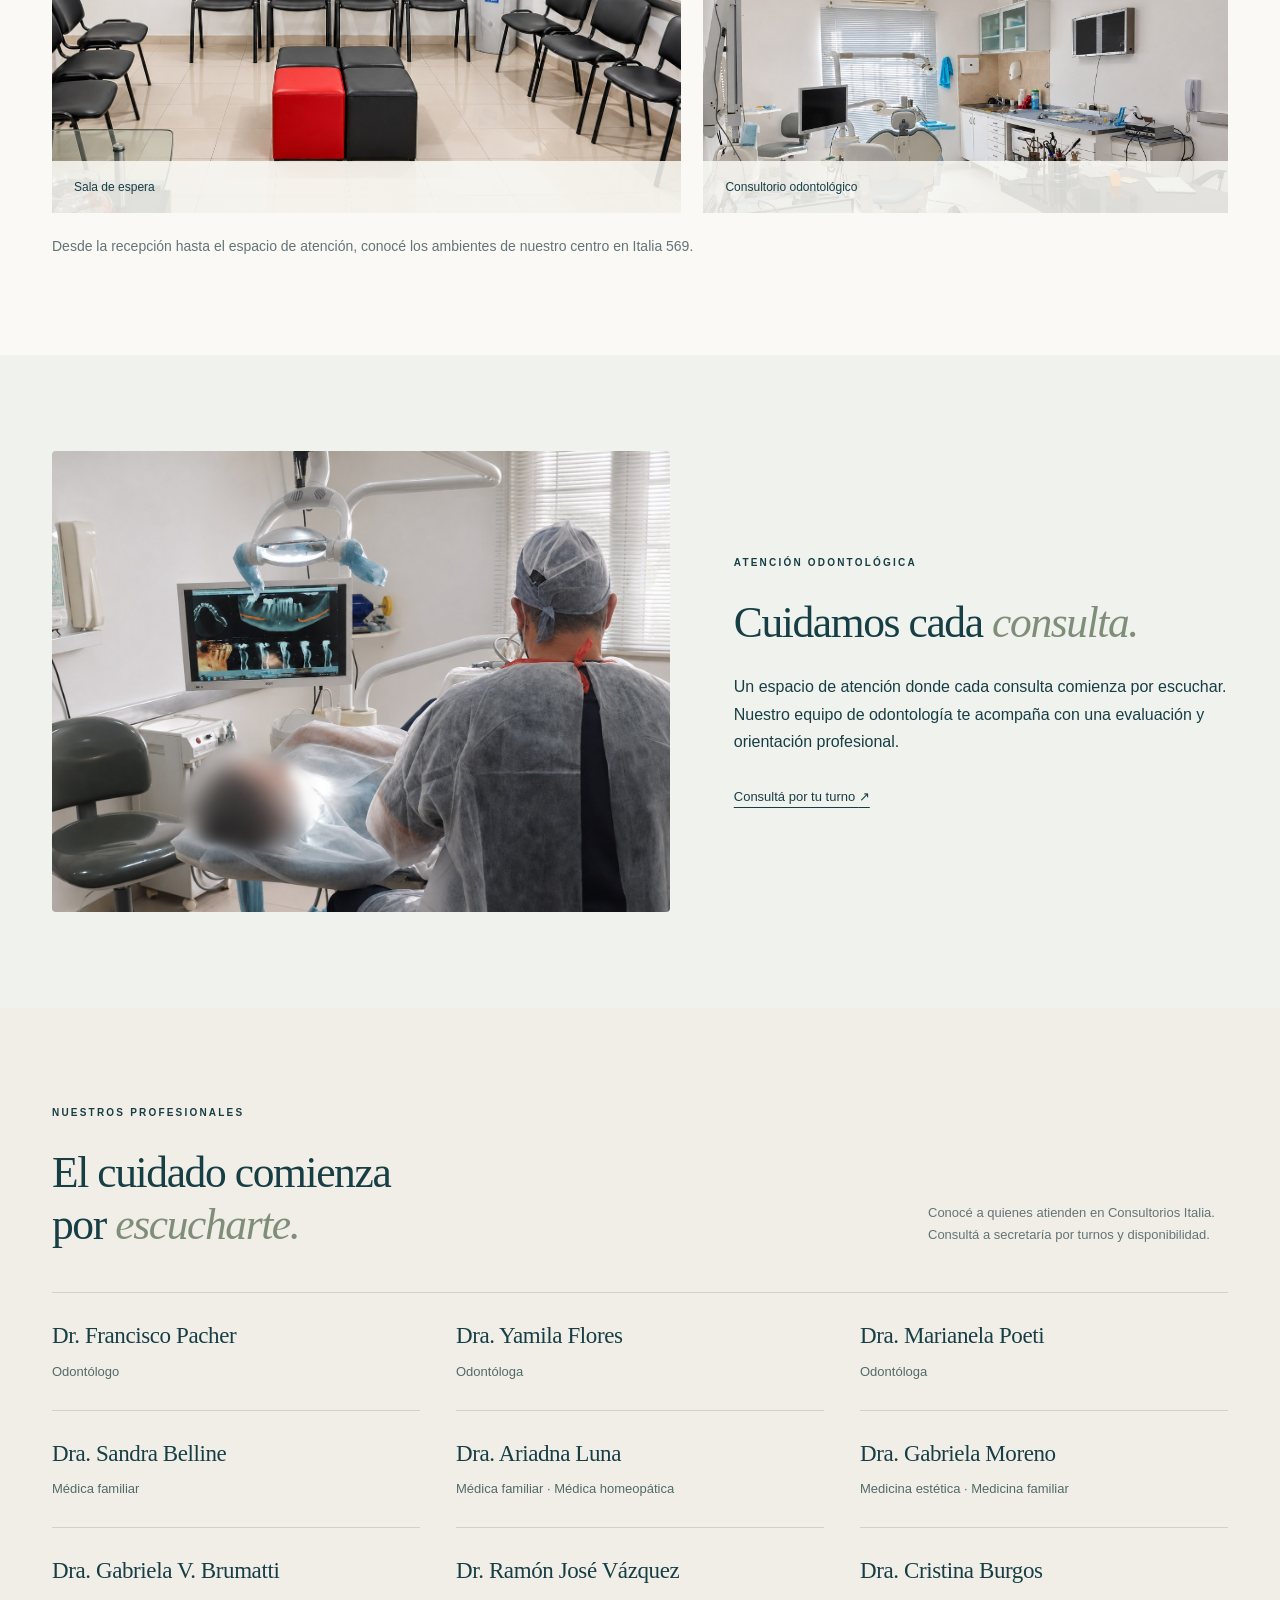
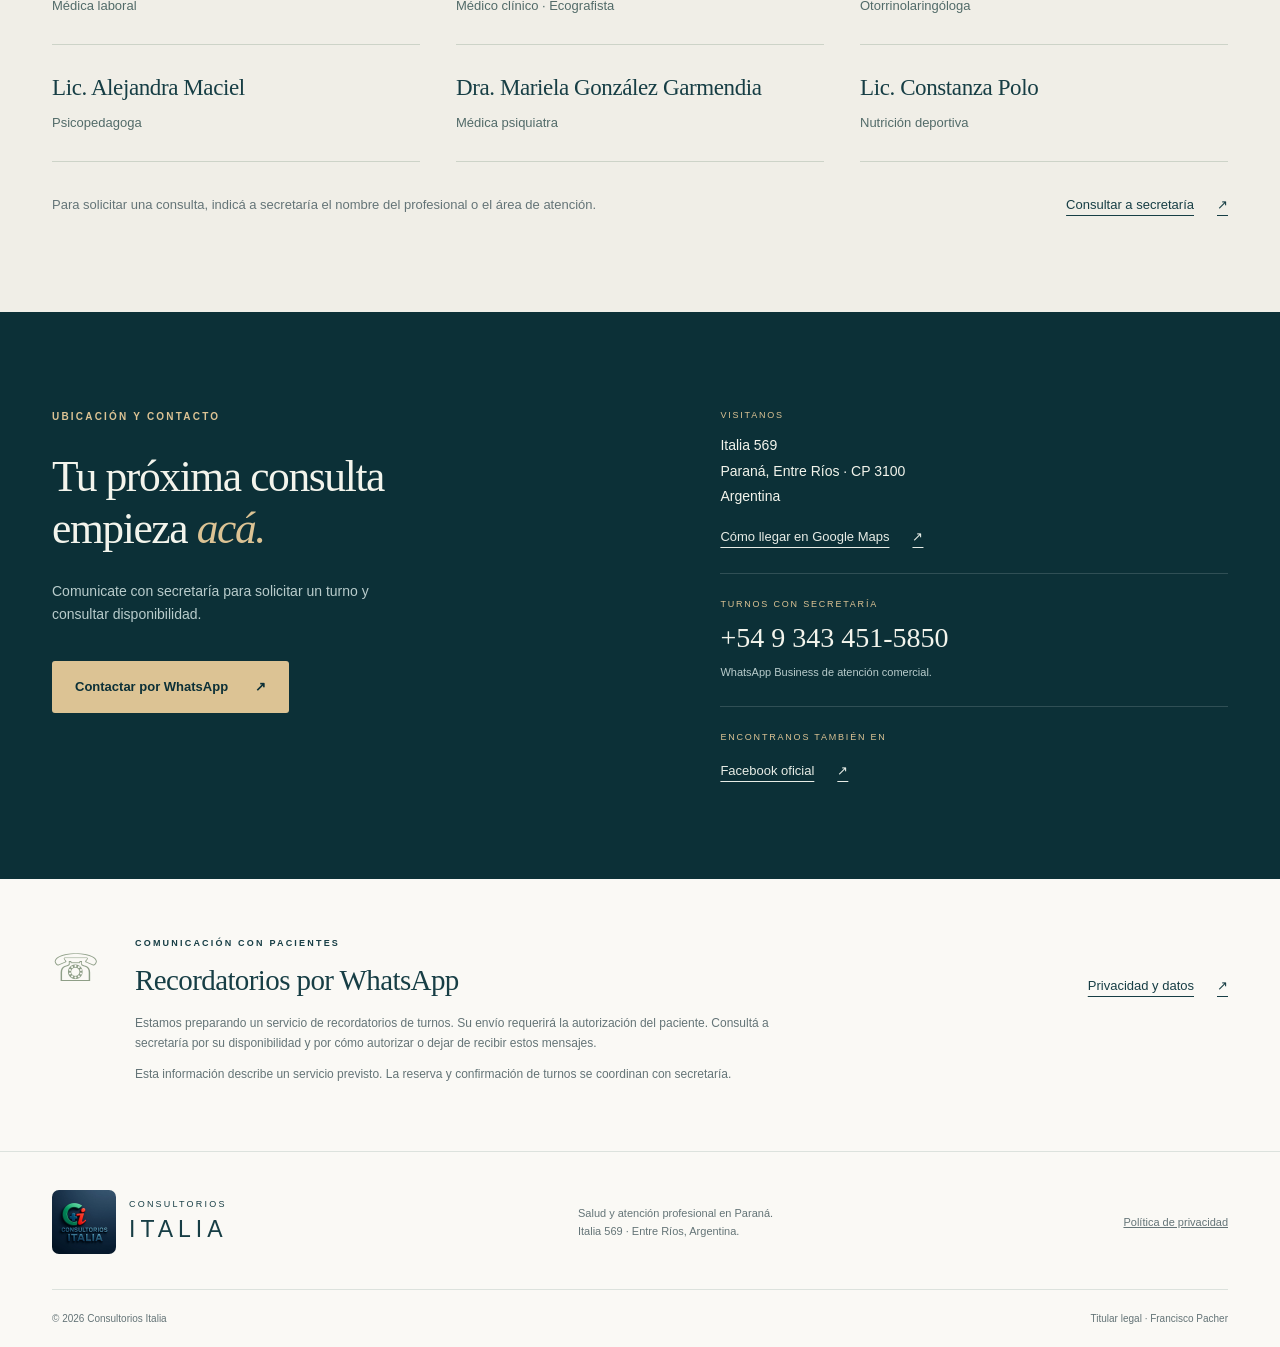
==== commit 253d92b1: "Actualizar foto con rostro difuminado y TAC visible" ====
--- a/index.html
+++ b/index.html
@@ -28,7 +28,7 @@
 <article class="service"><span class="service-icon" aria-hidden="true">⤧</span><h3>Rehabilitación oral</h3><p>Evaluación integral y planificación de tratamientos para atender la función y la salud bucal.</p></article>
 </div><div class="other-areas"><h3 class="area-heading">Medicina y otras disciplinas</h3><p>También podés consultar por atención en las siguientes áreas, según la disponibilidad de cada profesional.</p><ul class="area-list"><li>Medicina familiar</li><li>Medicina clínica y ecografía</li><li>Medicina estética</li><li>Medicina laboral</li><li>Otorrinolaringología</li><li>Psiquiatría</li><li>Psicopedagogía</li><li>Nutrición deportiva</li><li>Medicina homeopática</li></ul><a class="text-link" href="#equipo">Conocé a nuestros profesionales <span aria-hidden="true">↓</span></a></div></div></section>
 <section class="spaces section" id="espacios"><div class="container"><div class="section-heading"><div><p class="eyebrow">NUESTROS ESPACIOS</p><h2>Conocé <em>Consultorios Italia.</em></h2></div><p>Italia 569, Paraná.<br>Un lugar para encontrarnos y cuidar tu salud.</p></div><div class="gallery"><figure class="photo-slot photo-large"><img class="real-photo" src="assets/sala-espera.jpg" alt="Vista amplia de la sala de espera de Consultorios Italia" width="1448" height="1086" loading="lazy" decoding="async"><figcaption>Sala de espera</figcaption></figure><figure class="photo-slot"><img class="real-photo" src="assets/recepcion-editada.jpg" alt="Recepción y acceso de Consultorios Italia" width="1448" height="1086" loading="lazy" decoding="async"><figcaption>Recepción y bienvenida</figcaption></figure><figure class="photo-slot"><img class="real-photo" src="assets/consultorio-editado.jpg" alt="Consultorio odontológico con sillón y equipamiento de atención" width="1672" height="941" loading="lazy" decoding="async"><figcaption>Consultorio odontológico</figcaption></figure></div><p class="spaces-caption">Desde la recepción hasta el espacio de atención, conocé los ambientes de nuestro centro en Italia 569.</p></div></section>
-<section class="care section" id="atencion"><div class="container care-grid"><figure class="care-photo"><img src="assets/atencion-odontologica.jpg" alt="Profesional durante una atención odontológica, con la identidad del paciente y los datos de pantalla protegidos" width="1458" height="1079" loading="lazy" decoding="async"></figure><div><p class="eyebrow">ATENCIÓN ODONTOLÓGICA</p><h2>Cuidamos cada <em>consulta.</em></h2><p>Un espacio de atención donde cada consulta comienza por escuchar. Nuestro equipo de odontología te acompaña con una evaluación y orientación profesional.</p><a class="text-link" href="https://wa.me/5493434515850" target="_blank" rel="noopener noreferrer">Consultá por tu turno <span aria-hidden="true">↗</span></a></div></div></section>
+<section class="care section" id="atencion"><div class="container care-grid"><figure class="care-photo"><img src="assets/atencion-odontologica-v2.jpg" alt="Profesional durante una atención odontológica en Consultorios Italia" width="1452" height="1083" loading="lazy" decoding="async"></figure><div><p class="eyebrow">ATENCIÓN ODONTOLÓGICA</p><h2>Cuidamos cada <em>consulta.</em></h2><p>Un espacio de atención donde cada consulta comienza por escuchar. Nuestro equipo de odontología te acompaña con una evaluación y orientación profesional.</p><a class="text-link" href="https://wa.me/5493434515850" target="_blank" rel="noopener noreferrer">Consultá por tu turno <span aria-hidden="true">↗</span></a></div></div></section>
 <section class="team section" id="equipo"><div class="container"><div class="section-heading"><div><p class="eyebrow">NUESTROS PROFESIONALES</p><h2>El cuidado comienza<br>por <em>escucharte.</em></h2></div><p>Conocé a quienes atienden en Consultorios Italia. Consultá a secretaría por turnos y disponibilidad.</p></div><div class="professionals-grid">
 <article class="professional"><h3>Dr. Francisco Pacher</h3><p>Odontólogo</p></article>
 <article class="professional"><h3>Dra. Yamila Flores</h3><p>Odontóloga</p></article>
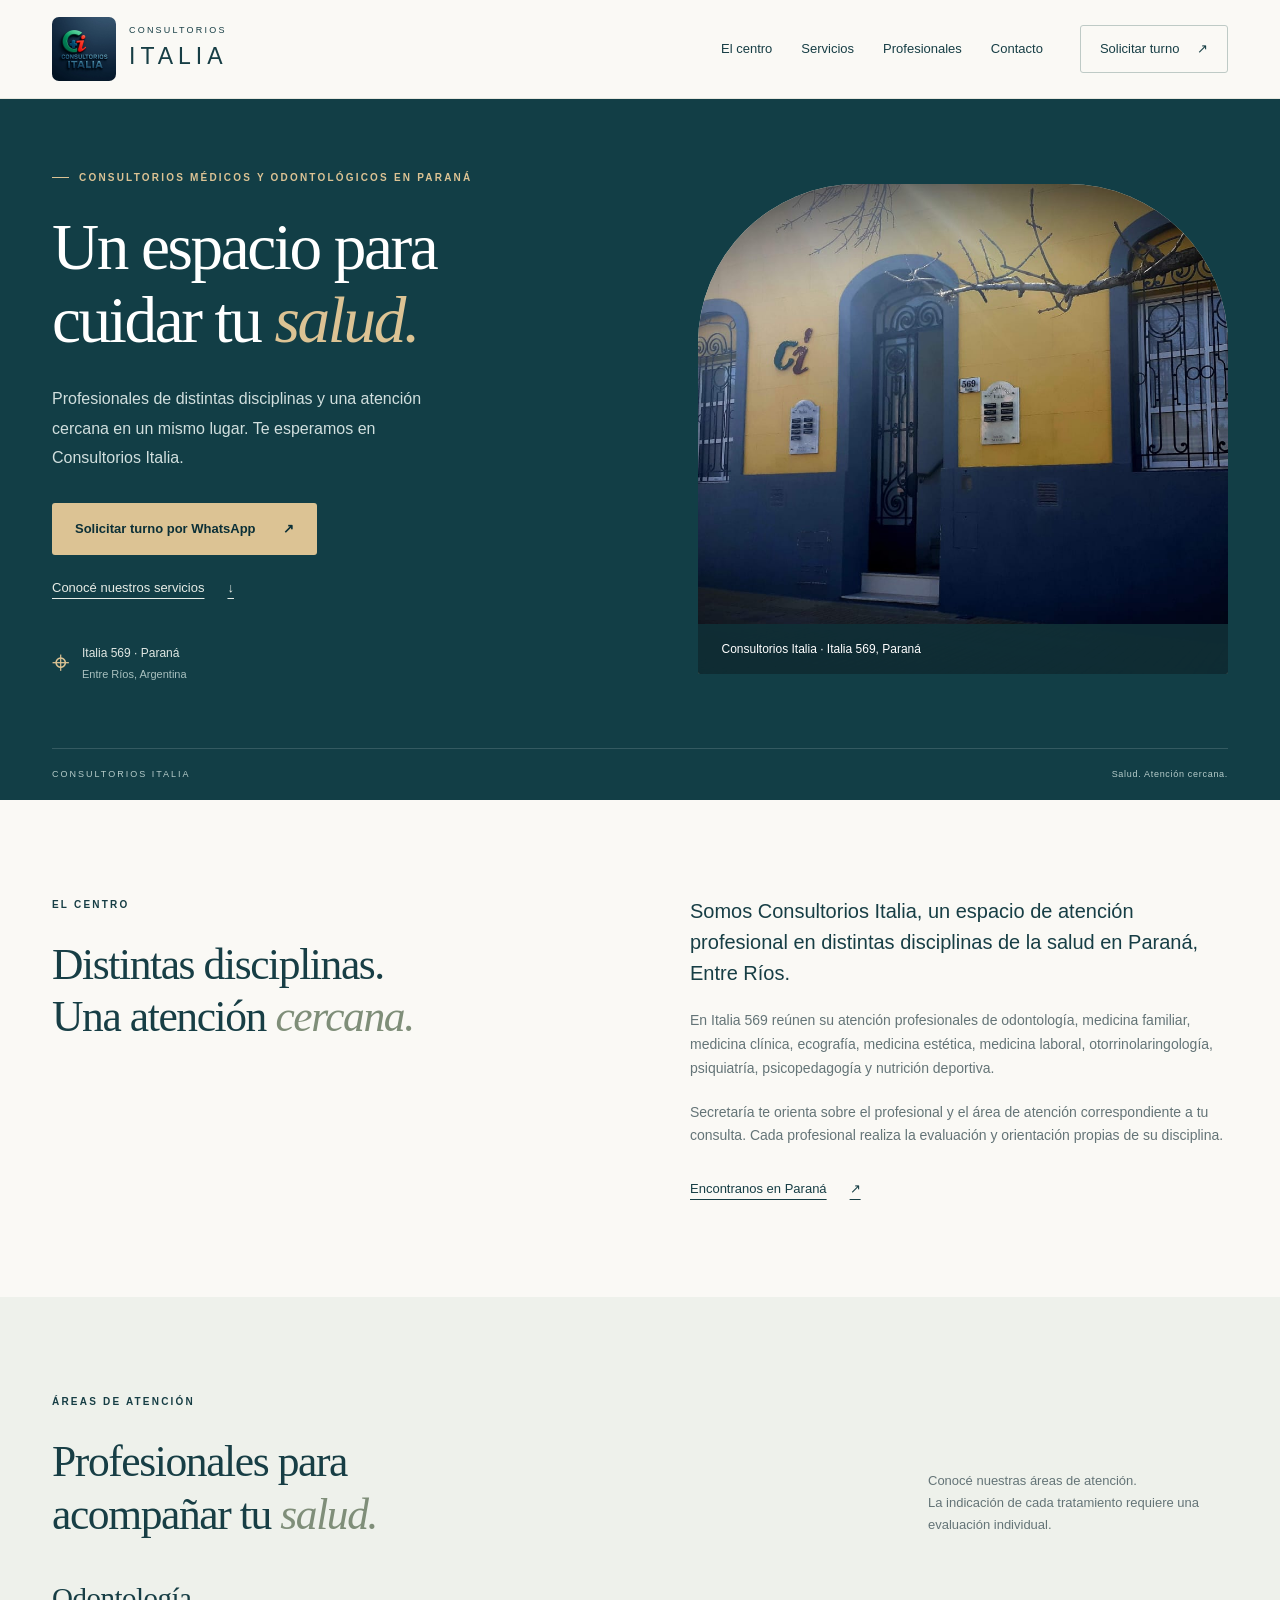
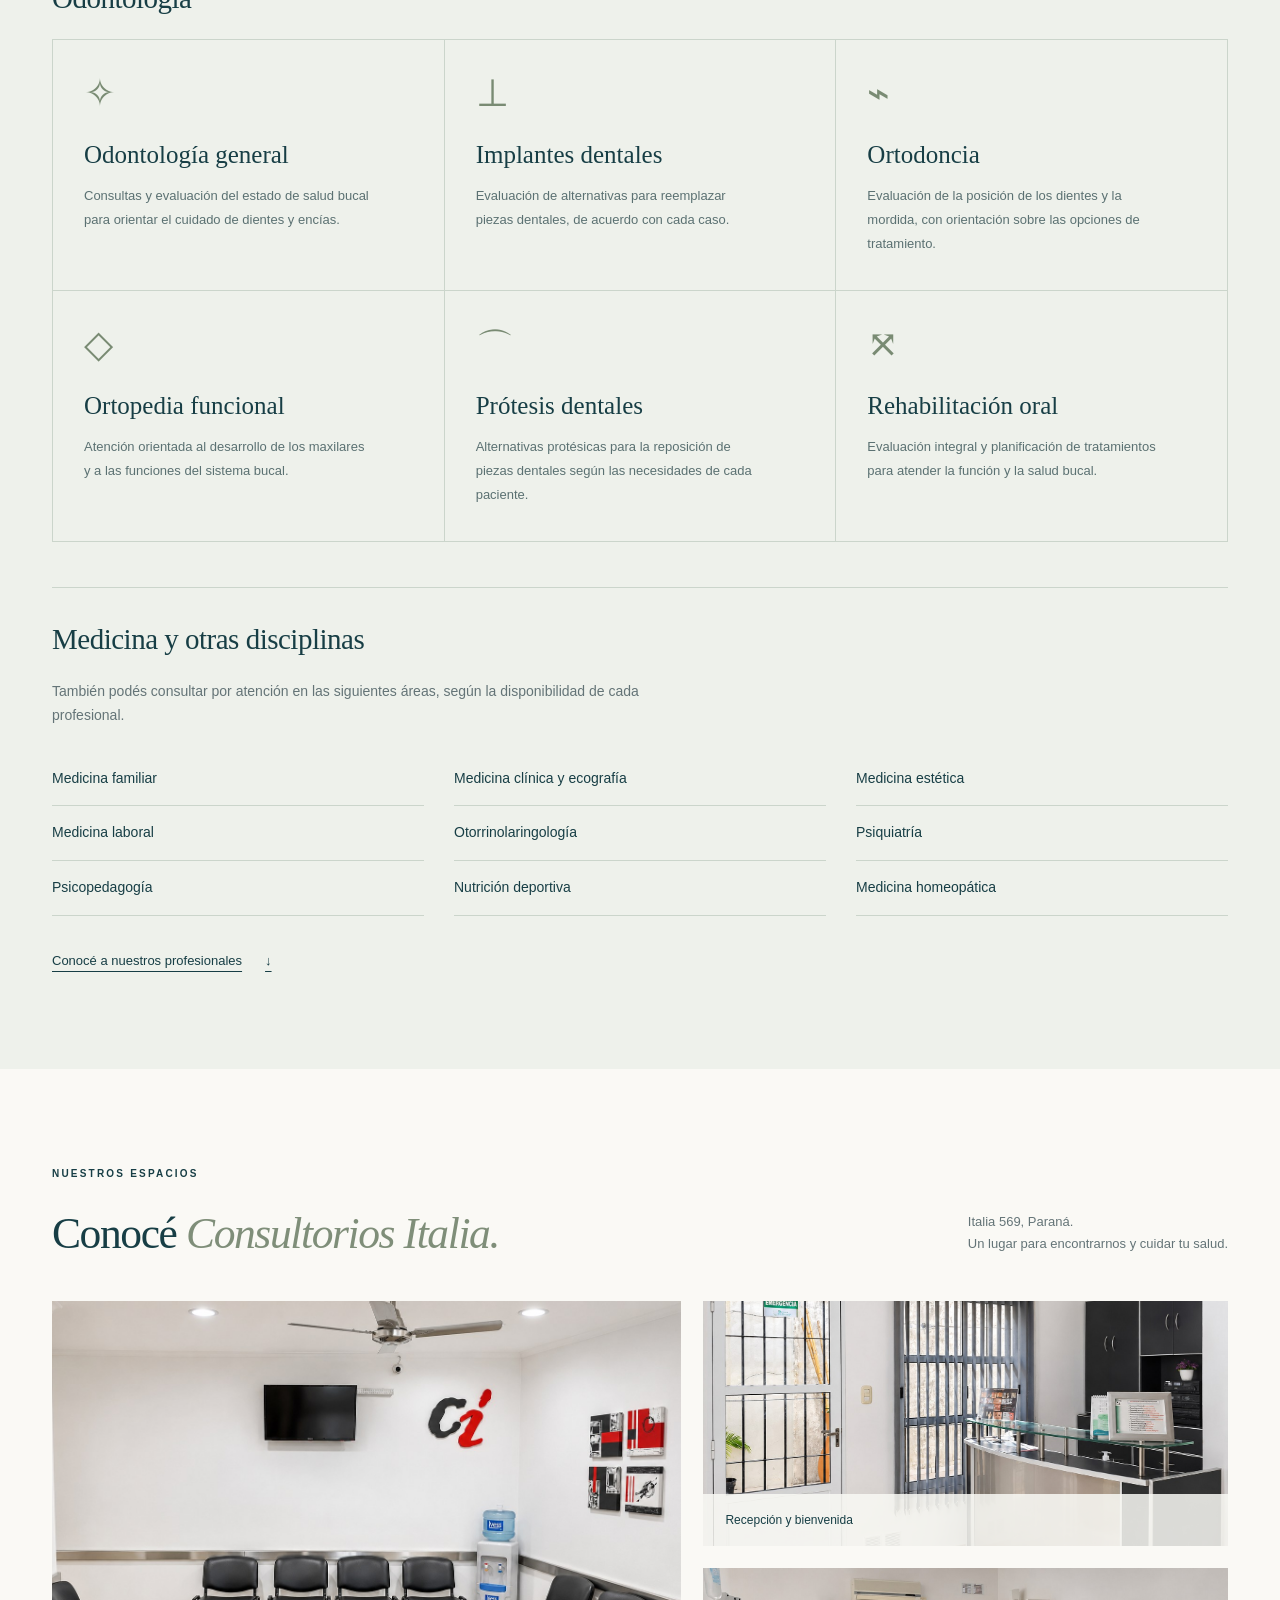
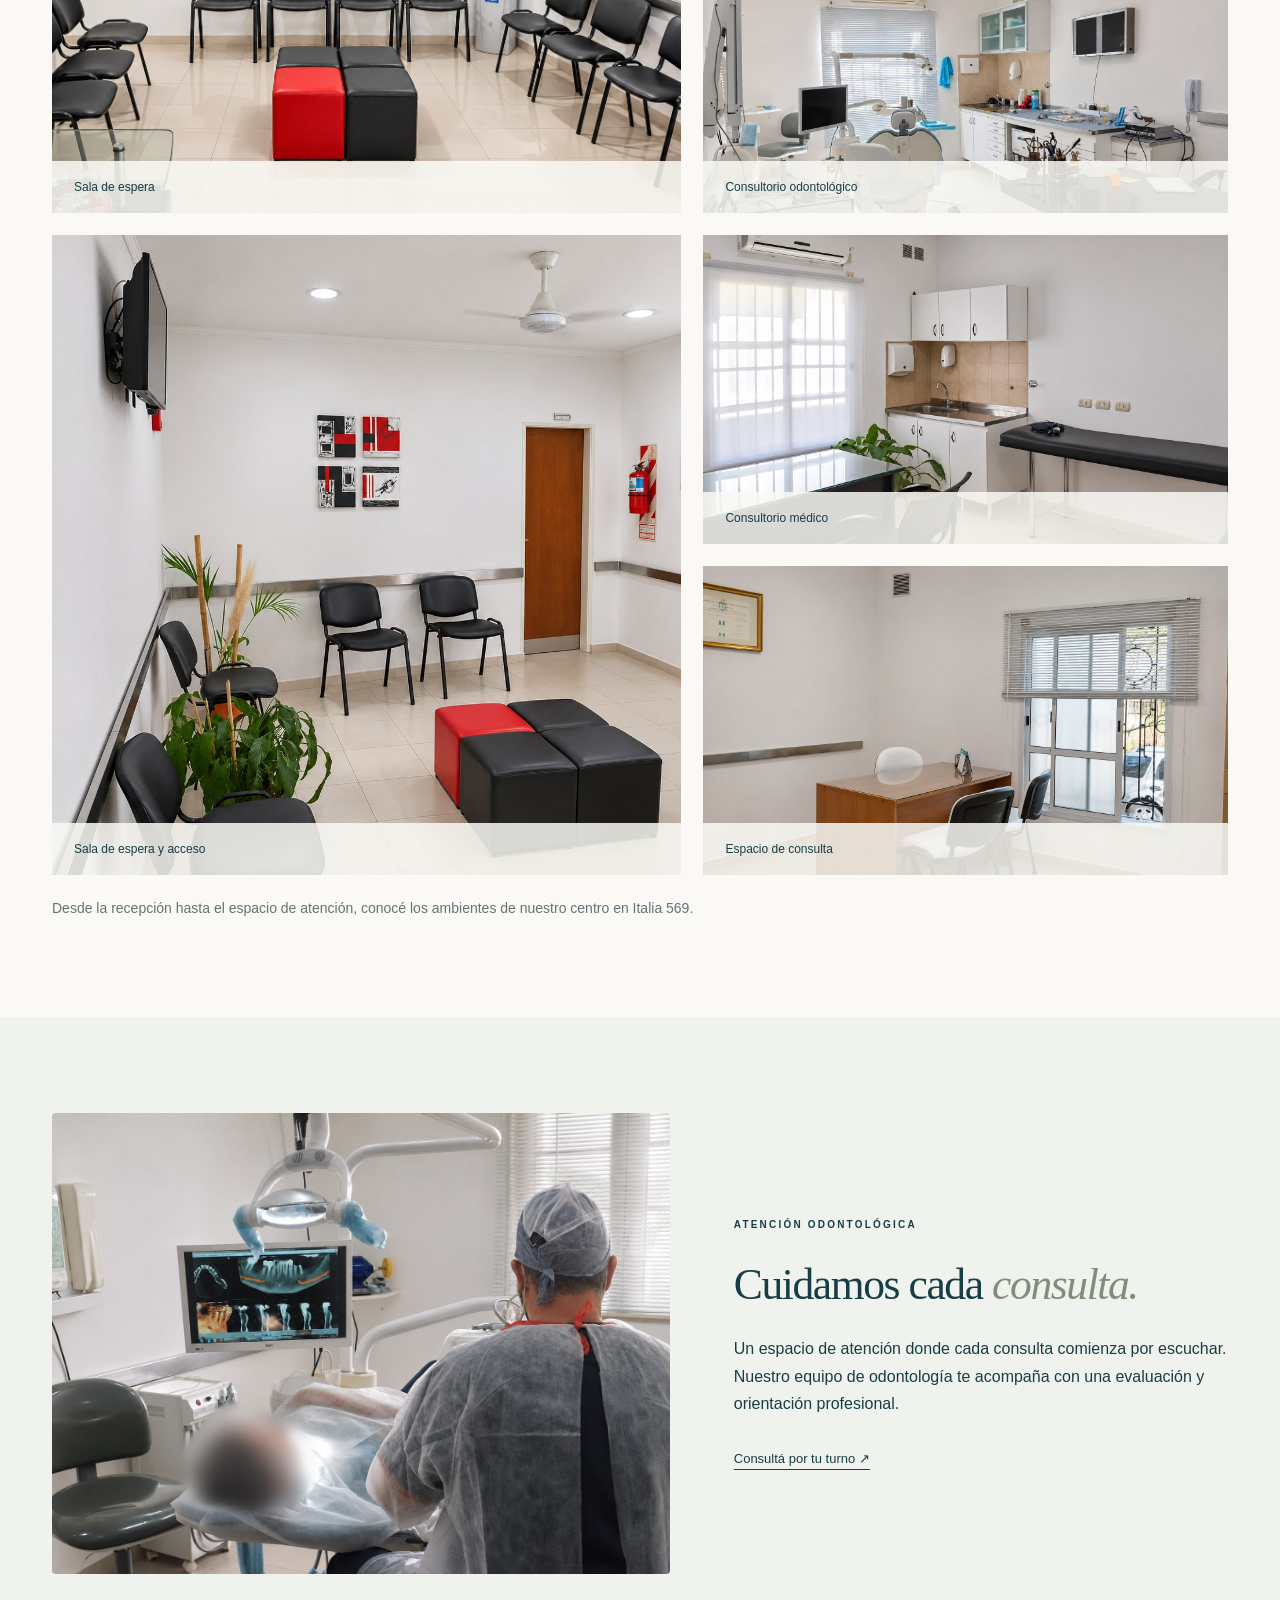
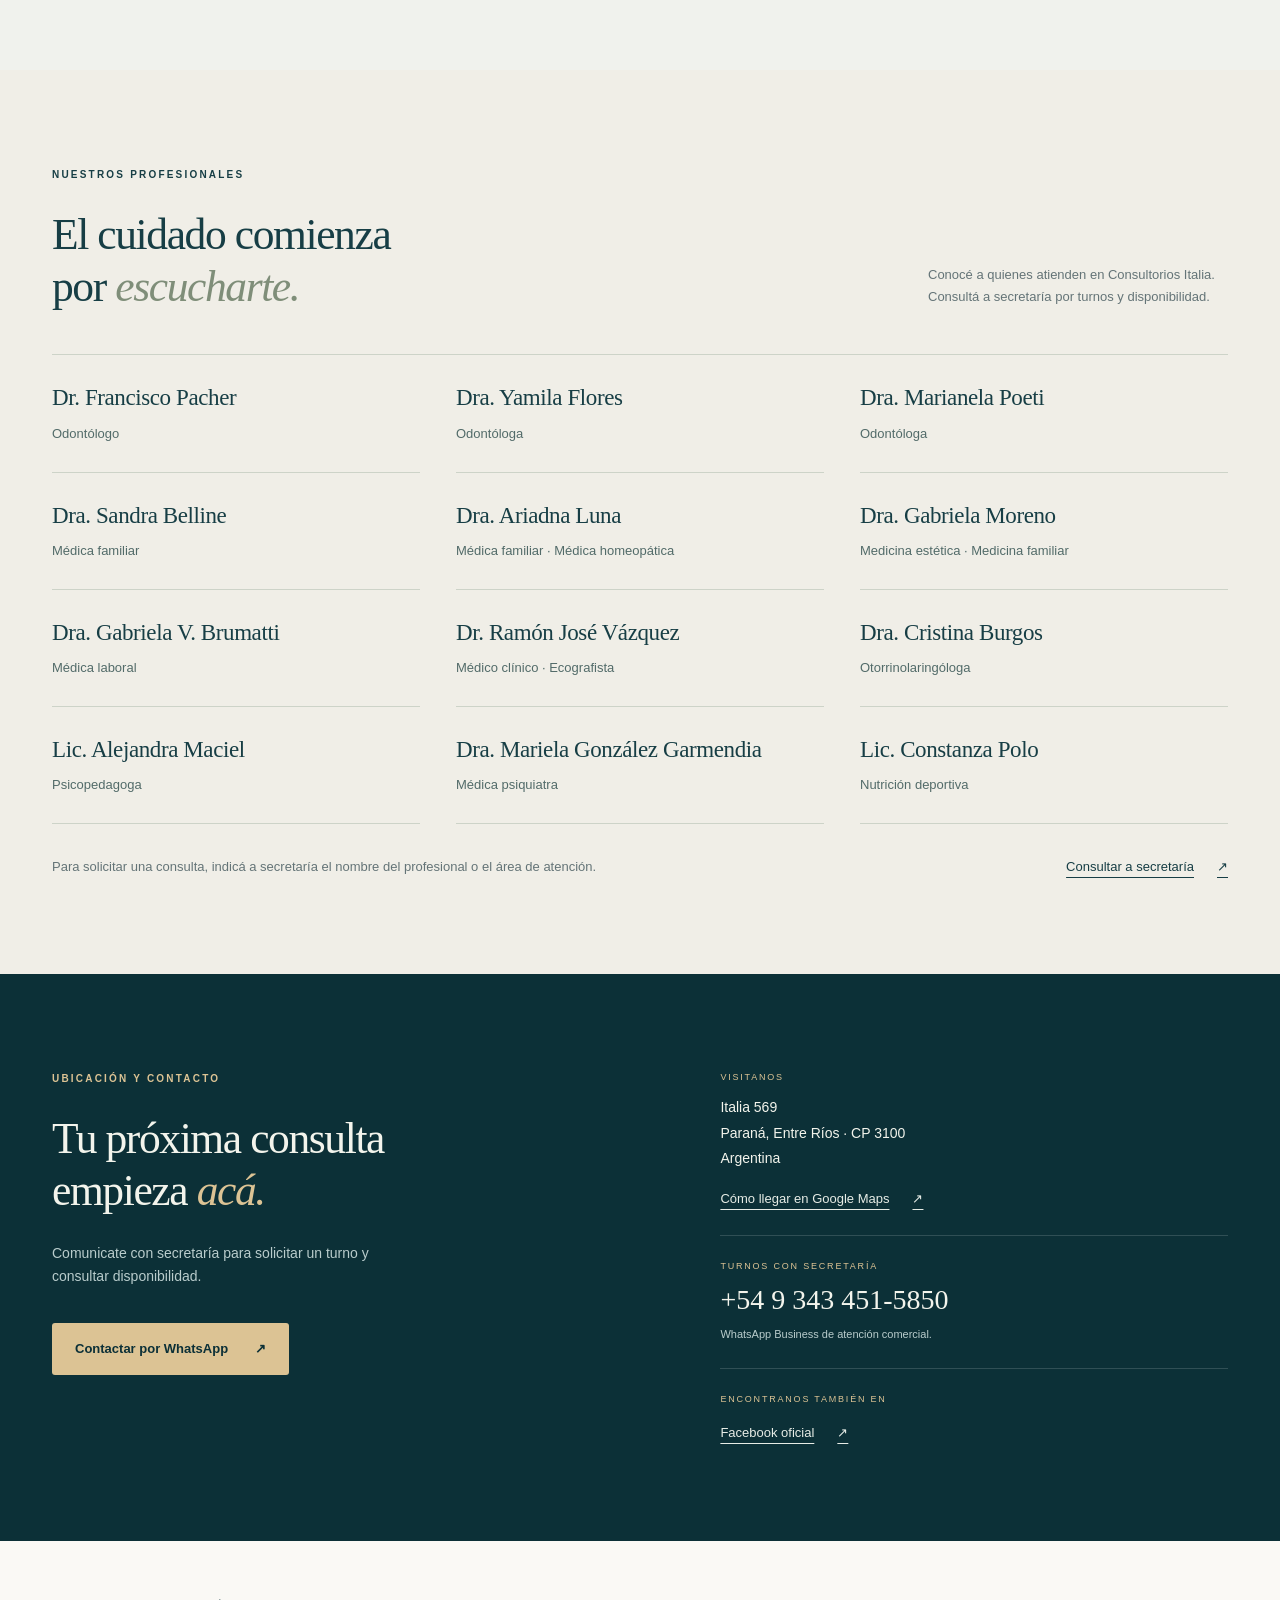
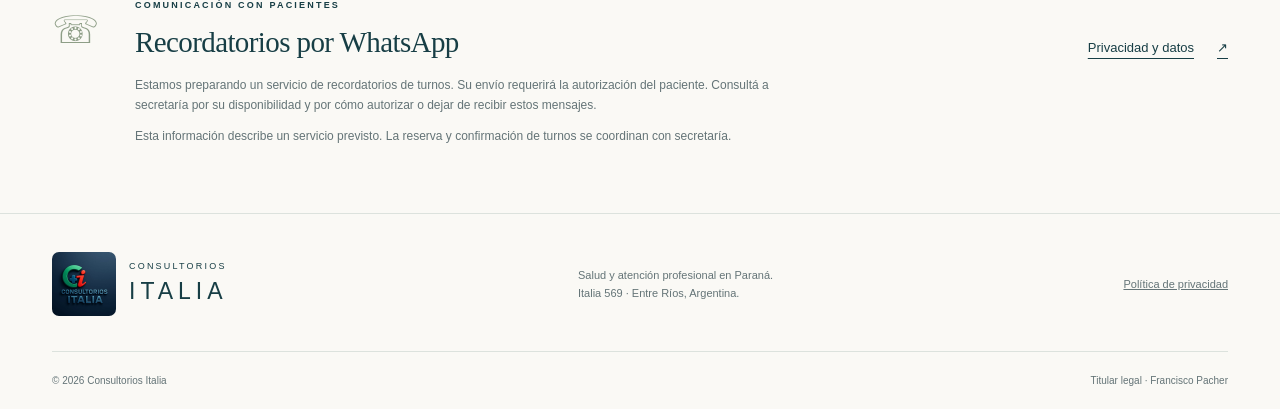
==== commit 1c17887c: "Ampliar galeria con sala de espera y consultorios" ====
--- a/index.html
+++ b/index.html
@@ -27,7 +27,7 @@
 <article class="service"><span class="service-icon" aria-hidden="true">⌒</span><h3>Prótesis dentales</h3><p>Alternativas protésicas para la reposición de piezas dentales según las necesidades de cada paciente.</p></article>
 <article class="service"><span class="service-icon" aria-hidden="true">⤧</span><h3>Rehabilitación oral</h3><p>Evaluación integral y planificación de tratamientos para atender la función y la salud bucal.</p></article>
 </div><div class="other-areas"><h3 class="area-heading">Medicina y otras disciplinas</h3><p>También podés consultar por atención en las siguientes áreas, según la disponibilidad de cada profesional.</p><ul class="area-list"><li>Medicina familiar</li><li>Medicina clínica y ecografía</li><li>Medicina estética</li><li>Medicina laboral</li><li>Otorrinolaringología</li><li>Psiquiatría</li><li>Psicopedagogía</li><li>Nutrición deportiva</li><li>Medicina homeopática</li></ul><a class="text-link" href="#equipo">Conocé a nuestros profesionales <span aria-hidden="true">↓</span></a></div></div></section>
-<section class="spaces section" id="espacios"><div class="container"><div class="section-heading"><div><p class="eyebrow">NUESTROS ESPACIOS</p><h2>Conocé <em>Consultorios Italia.</em></h2></div><p>Italia 569, Paraná.<br>Un lugar para encontrarnos y cuidar tu salud.</p></div><div class="gallery"><figure class="photo-slot photo-large"><img class="real-photo" src="assets/sala-espera.jpg" alt="Vista amplia de la sala de espera de Consultorios Italia" width="1448" height="1086" loading="lazy" decoding="async"><figcaption>Sala de espera</figcaption></figure><figure class="photo-slot"><img class="real-photo" src="assets/recepcion-editada.jpg" alt="Recepción y acceso de Consultorios Italia" width="1448" height="1086" loading="lazy" decoding="async"><figcaption>Recepción y bienvenida</figcaption></figure><figure class="photo-slot"><img class="real-photo" src="assets/consultorio-editado.jpg" alt="Consultorio odontológico con sillón y equipamiento de atención" width="1672" height="941" loading="lazy" decoding="async"><figcaption>Consultorio odontológico</figcaption></figure></div><p class="spaces-caption">Desde la recepción hasta el espacio de atención, conocé los ambientes de nuestro centro en Italia 569.</p></div></section>
+<section class="spaces section" id="espacios"><div class="container"><div class="section-heading"><div><p class="eyebrow">NUESTROS ESPACIOS</p><h2>Conocé <em>Consultorios Italia.</em></h2></div><p>Italia 569, Paraná.<br>Un lugar para encontrarnos y cuidar tu salud.</p></div><div class="gallery"><figure class="photo-slot photo-large"><img class="real-photo" src="assets/sala-espera.jpg" alt="Vista amplia de la sala de espera de Consultorios Italia" width="1448" height="1086" loading="lazy" decoding="async"><figcaption>Sala de espera</figcaption></figure><figure class="photo-slot"><img class="real-photo" src="assets/recepcion-editada.jpg" alt="Recepción y acceso de Consultorios Italia" width="1448" height="1086" loading="lazy" decoding="async"><figcaption>Recepción y bienvenida</figcaption></figure><figure class="photo-slot"><img class="real-photo" src="assets/consultorio-editado.jpg" alt="Consultorio odontológico con sillón y equipamiento de atención" width="1672" height="941" loading="lazy" decoding="async"><figcaption>Consultorio odontológico</figcaption></figure></div><div class="gallery gallery-more"><figure class="photo-slot photo-large"><img class="real-photo" src="assets/sala-espera-lateral.jpg" alt="Otra vista de la sala de espera, con asientos y acceso a los consultorios" width="1086" height="1448" loading="lazy" decoding="async"><figcaption>Sala de espera y acceso</figcaption></figure><figure class="photo-slot"><img class="real-photo" src="assets/consultorio-medico.jpg" alt="Consultorio con camilla de examen, escritorio y espacio de higiene" width="1672" height="940" loading="lazy" decoding="async"><figcaption>Consultorio médico</figcaption></figure><figure class="photo-slot"><img class="real-photo" src="assets/espacio-consulta.jpg" alt="Escritorio y asientos del espacio de consulta profesional" width="1672" height="940" loading="lazy" decoding="async"><figcaption>Espacio de consulta</figcaption></figure></div><p class="spaces-caption">Desde la recepción hasta el espacio de atención, conocé los ambientes de nuestro centro en Italia 569.</p></div></section>
 <section class="care section" id="atencion"><div class="container care-grid"><figure class="care-photo"><img src="assets/atencion-odontologica-v2.jpg" alt="Profesional durante una atención odontológica en Consultorios Italia" width="1452" height="1083" loading="lazy" decoding="async"></figure><div><p class="eyebrow">ATENCIÓN ODONTOLÓGICA</p><h2>Cuidamos cada <em>consulta.</em></h2><p>Un espacio de atención donde cada consulta comienza por escuchar. Nuestro equipo de odontología te acompaña con una evaluación y orientación profesional.</p><a class="text-link" href="https://wa.me/5493434515850" target="_blank" rel="noopener noreferrer">Consultá por tu turno <span aria-hidden="true">↗</span></a></div></div></section>
 <section class="team section" id="equipo"><div class="container"><div class="section-heading"><div><p class="eyebrow">NUESTROS PROFESIONALES</p><h2>El cuidado comienza<br>por <em>escucharte.</em></h2></div><p>Conocé a quienes atienden en Consultorios Italia. Consultá a secretaría por turnos y disponibilidad.</p></div><div class="professionals-grid">
 <article class="professional"><h3>Dr. Francisco Pacher</h3><p>Odontólogo</p></article>
--- a/styles.css
+++ b/styles.css
@@ -28,3 +28,5 @@
 
 /* Encuadre original de la fachada en portada. */
 .hero-visual .real-photo{object-position:44% center}@media(max-width:760px){.hero-visual .real-photo{object-position:43% center}}
+
+.gallery-more{margin-top:22px}.gallery-more .photo-large{min-height:640px}.gallery-more .photo-large .real-photo{object-position:center}.gallery-more .photo-slot:not(.photo-large){min-height:309px}@media(max-width:760px){.gallery-more .photo-large{min-height:460px}.gallery-more .photo-slot:not(.photo-large){min-height:265px}}
